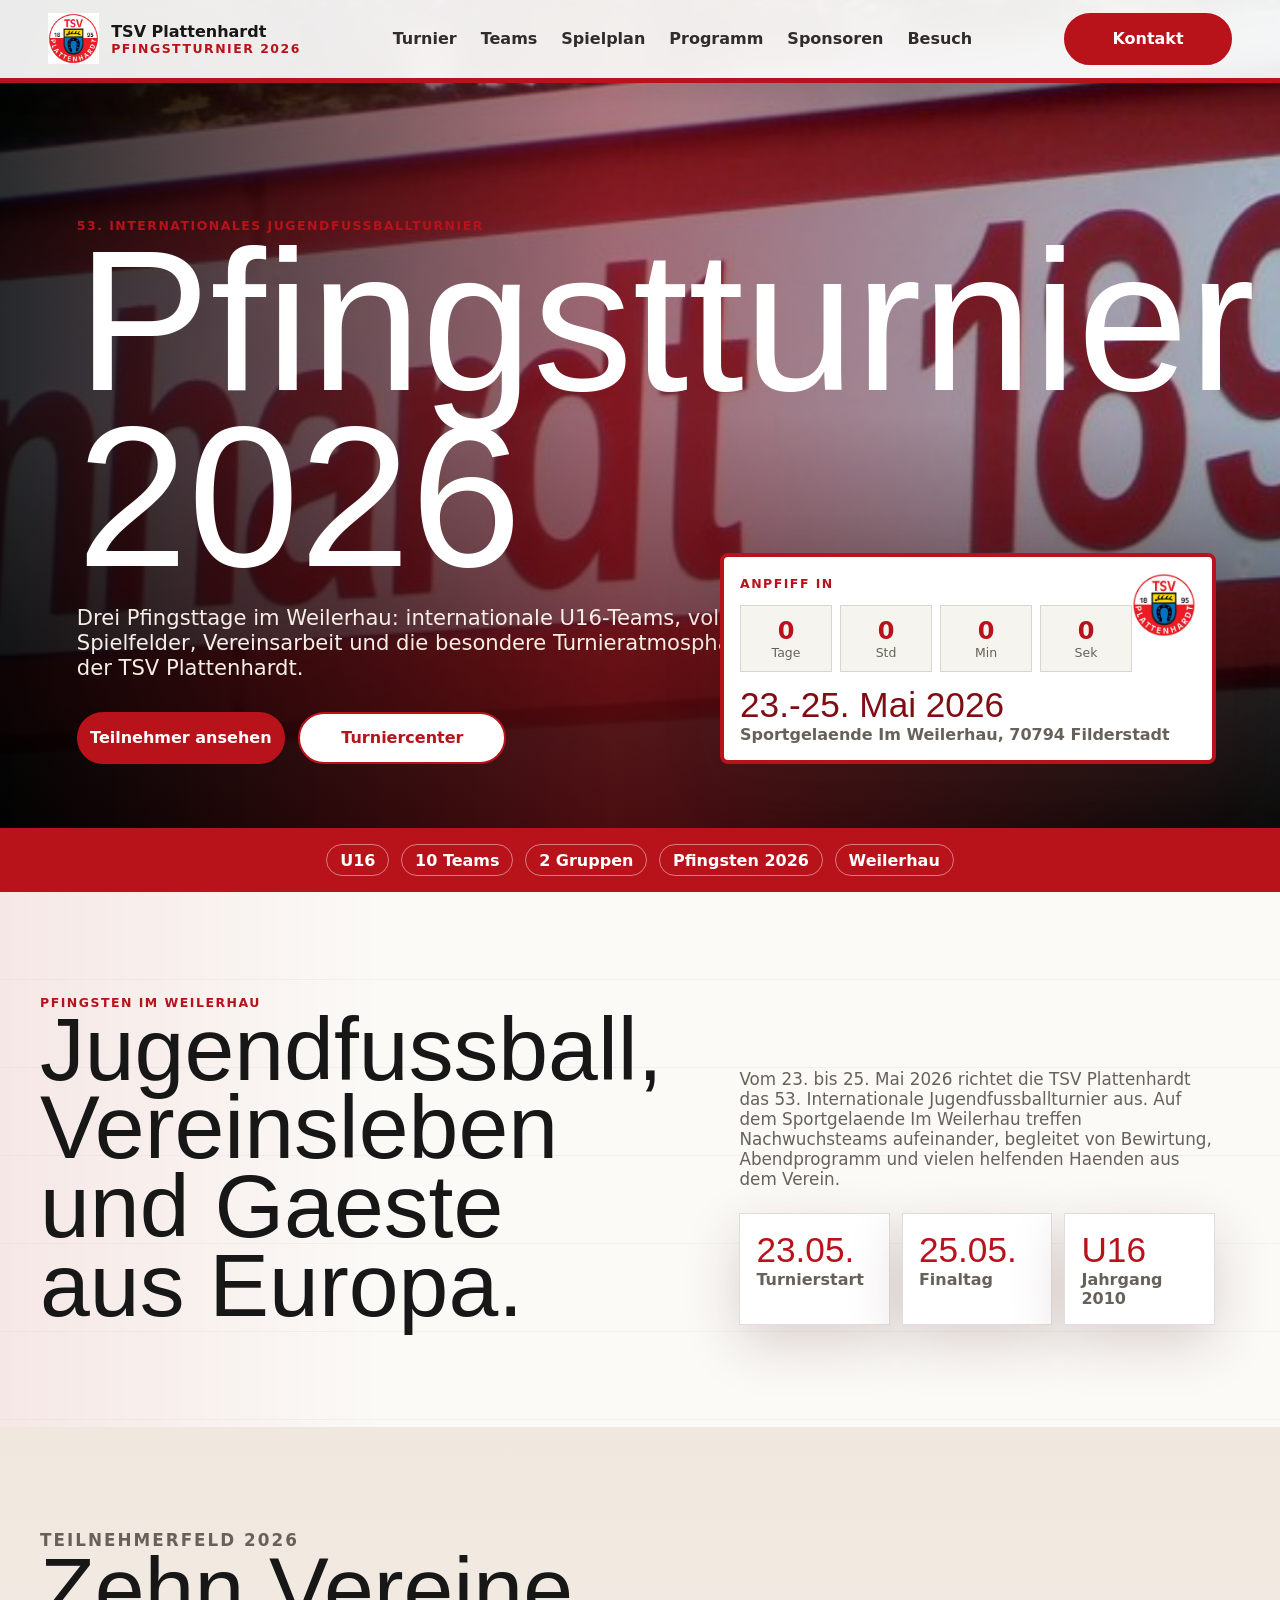
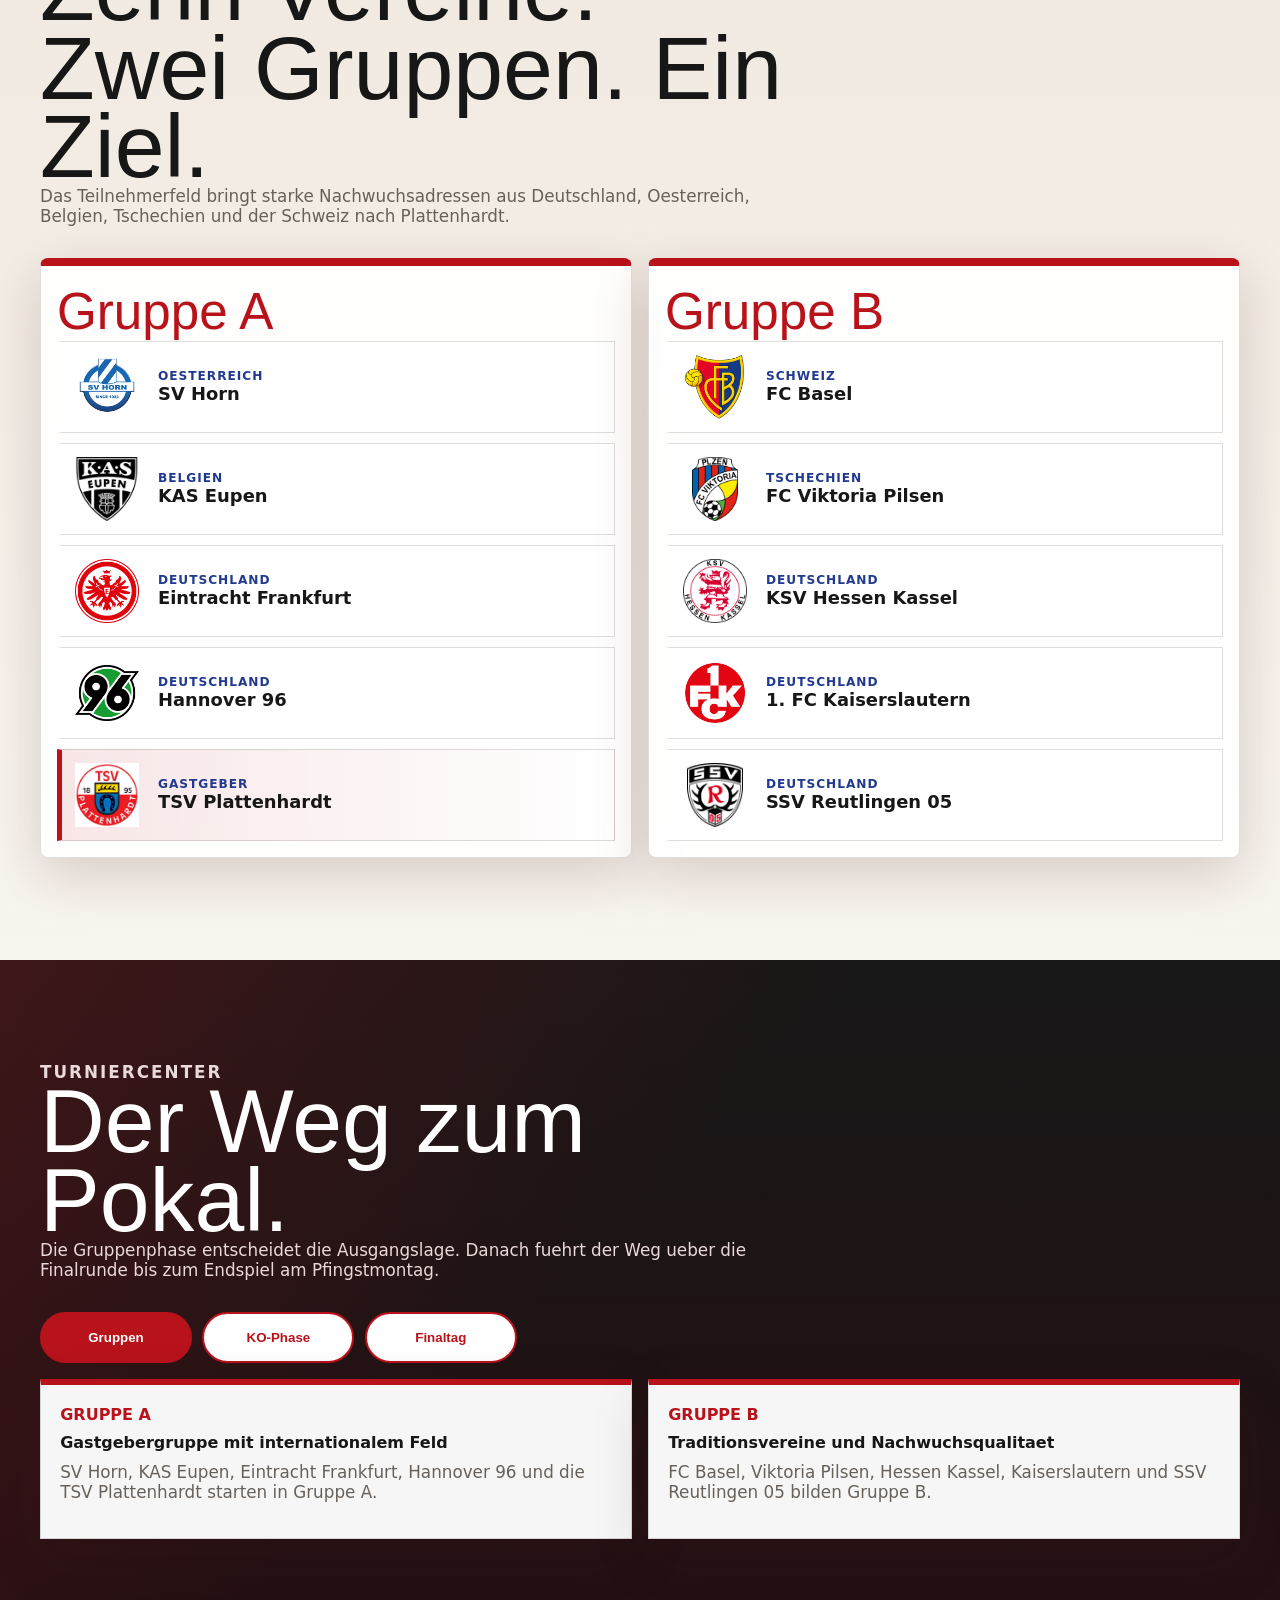
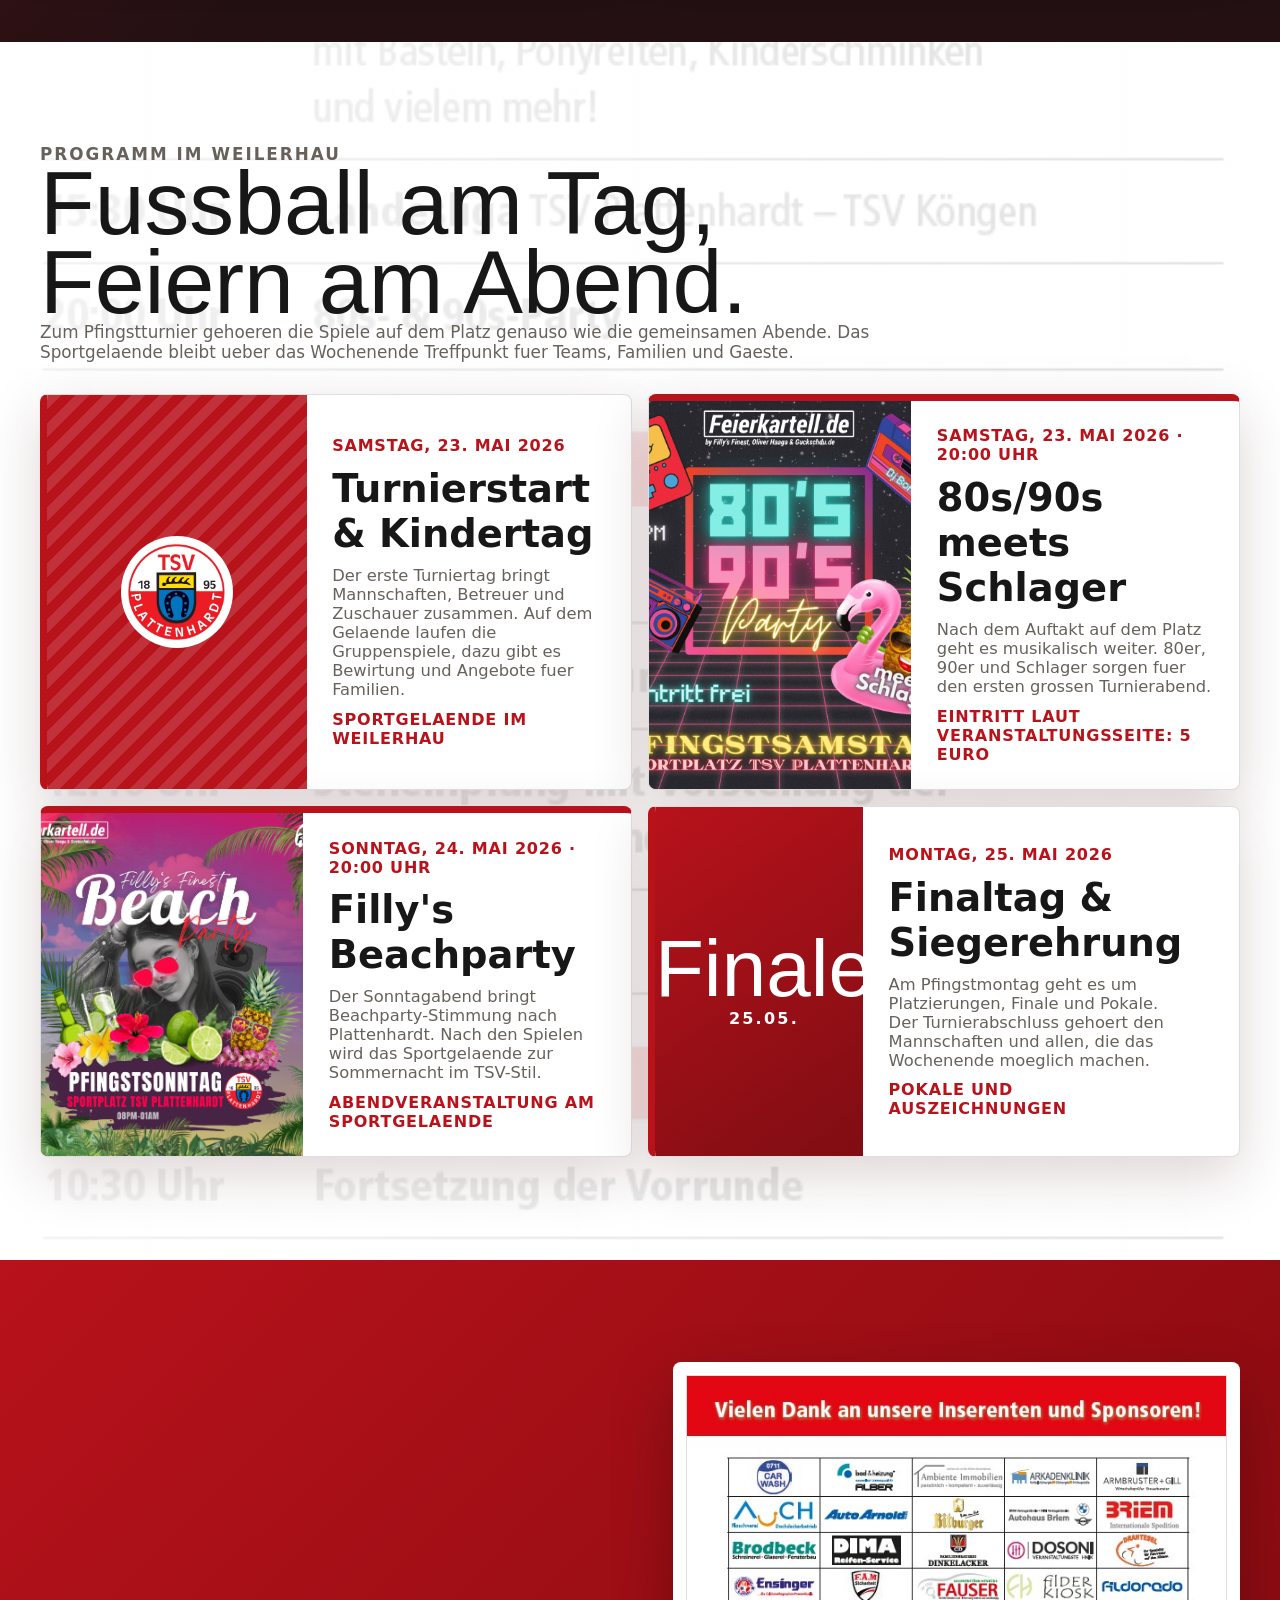
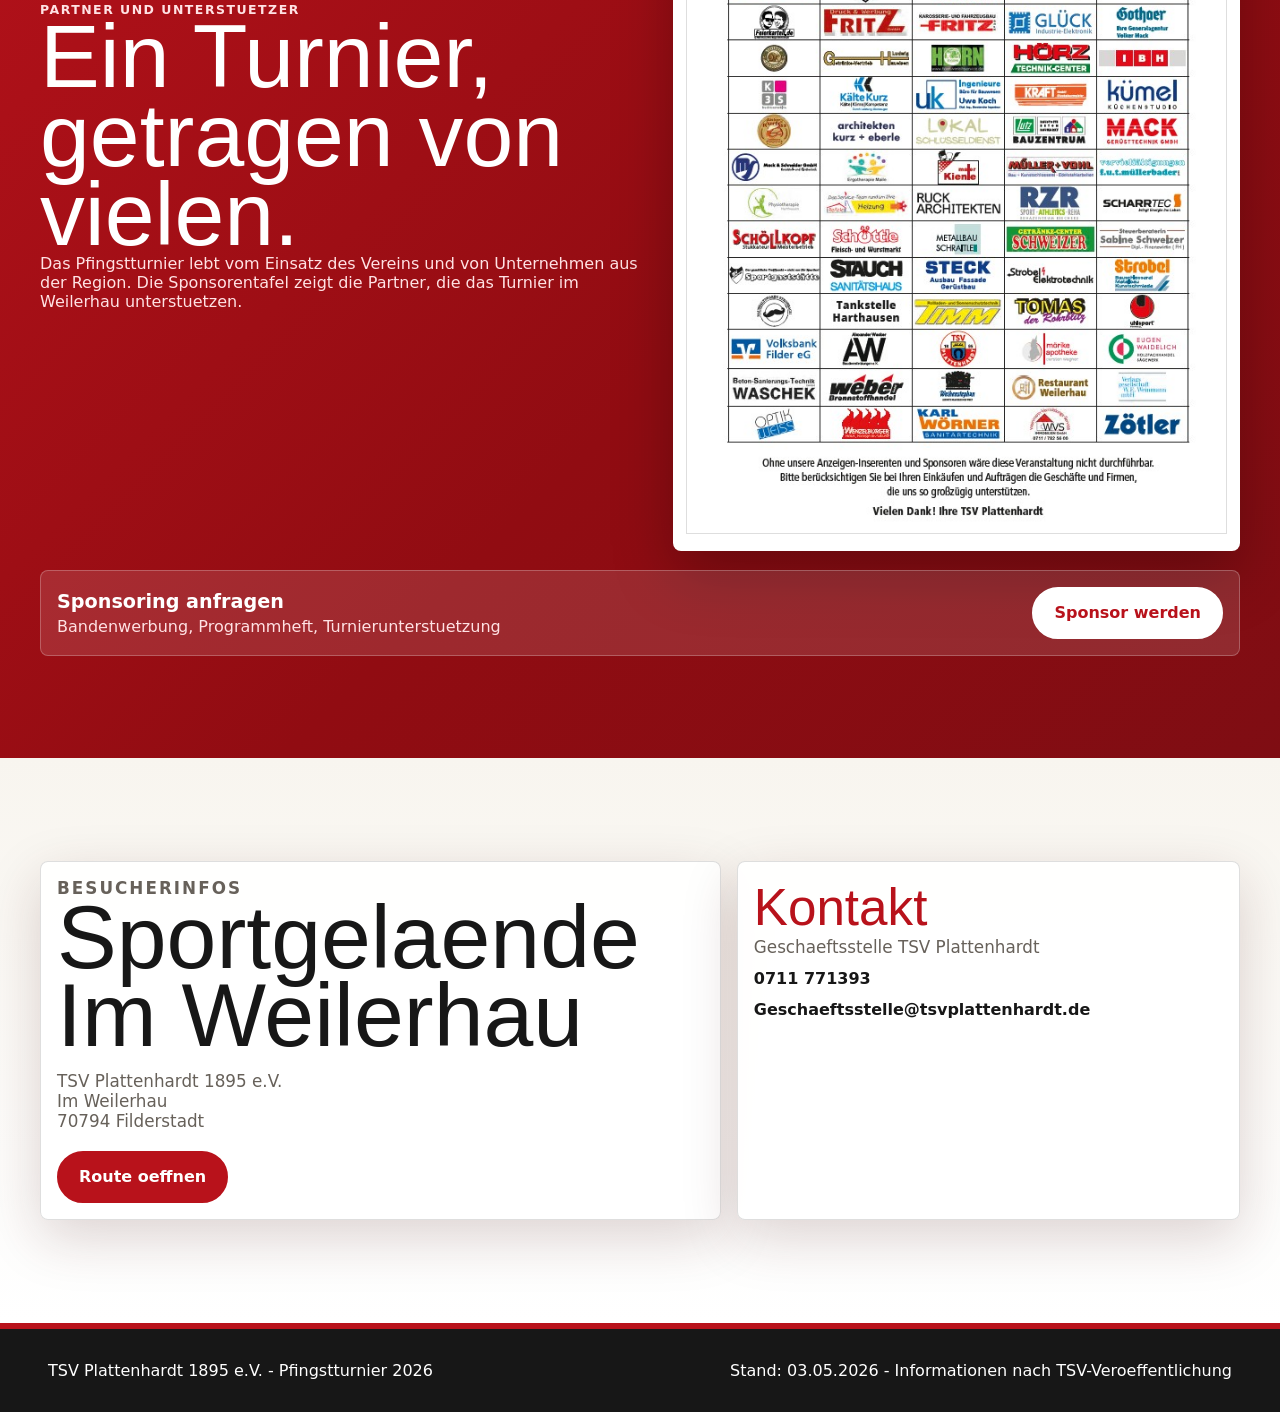
==== index.html @ b7f15156 "Deploy TSV Pfingstturnier website" ====
<!doctype html>
<html lang="de">
  <head>
    <meta charset="utf-8">
    <meta name="viewport" content="width=device-width, initial-scale=1">
    <meta name="description" content="Offizielle Turnierseite fuer das Pfingstturnier 2026 der TSV Plattenhardt mit Teams, Gruppen, Programm und Besucherinfos.">
    <meta name="robots" content="noindex,nofollow">
    <meta name="referrer" content="strict-origin-when-cross-origin">
    <meta http-equiv="Content-Security-Policy" content="default-src 'self'; img-src 'self' data:; script-src 'self'; style-src 'self' https://fonts.googleapis.com; font-src https://fonts.gstatic.com; object-src 'none'; base-uri 'none'; form-action 'self'">
    <meta name="theme-color" content="#b8121b">
    <title>Pfingstturnier 2026 | TSV Plattenhardt</title>
    <link rel="icon" href="assets/logos/tsv-plattenhardt.jpg">
    <link rel="preconnect" href="https://fonts.googleapis.com">
    <link rel="preconnect" href="https://fonts.gstatic.com" crossorigin>
    <link href="https://fonts.googleapis.com/css2?family=Bebas+Neue&family=Inter:wght@400;500;700;800;900&display=swap" rel="stylesheet">
    <link rel="stylesheet" href="styles.css">
  </head>
  <body>
    <!-- Kopfbereich: kurz, vereinsnah und auf schnelle Navigation am Turnierwochenende ausgelegt. -->
    <header class="site-header" aria-label="Hauptnavigation">
      <a class="brand" href="#top" aria-label="Startseite Pfingstturnier">
        <img src="assets/logos/tsv-plattenhardt.jpg" alt="TSV Plattenhardt Logo">
        <span>
          <strong>TSV Plattenhardt</strong>
          <small>Pfingstturnier 2026</small>
        </span>
      </a>
      <nav>
        <a href="#turnier">Turnier</a>
        <a href="#teams">Teams</a>
        <a href="#spielplan">Spielplan</a>
        <a href="#programm">Programm</a>
        <a href="#sponsoren">Sponsoren</a>
        <a href="#besuch">Besuch</a>
      </nav>
      <button class="menu-toggle" type="button" aria-expanded="false" aria-controls="mobile-menu" aria-label="Menue oeffnen">
        <span></span>
        <span></span>
        <span></span>
      </button>
      <a class="header-cta" href="mailto:Geschaeftsstelle@tsvplattenhardt.de">Kontakt</a>
      <div class="mobile-menu" id="mobile-menu" hidden>
        <a href="#turnier">Turnier</a>
        <a href="#teams">Teams</a>
        <a href="#spielplan">Spielplan</a>
        <a href="#programm">Programm</a>
        <a href="#sponsoren">Sponsoren</a>
        <a href="#besuch">Besuch</a>
        <a href="mailto:Geschaeftsstelle@tsvplattenhardt.de">Kontakt</a>
      </div>
    </header>

    <main id="top">
      <!-- Hero mit TSV-Bildsprache: Der Platz im Weilerhau soll sofort als Ort des Turniers erkennbar sein. -->
      <section class="hero" aria-labelledby="hero-title">
        <div class="hero-media" role="img" aria-label="TSV Plattenhardt Sportgelaende Weilerhau"></div>
        <div class="hero-shade"></div>
        <div class="hero-content">
          <p class="eyebrow">53. Internationales Jugendfussballturnier</p>
          <h1 id="hero-title">Pfingstturnier 2026</h1>
          <p class="hero-copy">
            Drei Pfingsttage im Weilerhau: internationale U16-Teams, volle Spielfelder,
            Vereinsarbeit und die besondere Turnieratmosphaere der TSV Plattenhardt.
          </p>
          <div class="hero-actions">
            <a class="btn primary" href="#teams">Teilnehmer ansehen</a>
            <a class="btn secondary" href="#spielplan">Turniercenter</a>
          </div>
        </div>
        <aside class="hero-card" aria-label="Turnierdaten">
          <img src="assets/logos/tsv-plattenhardt.jpg" alt="">
          <span class="countdown-kicker">Anpfiff in</span>
          <div class="count-grid" data-countdown="2026-05-23T11:00:00+02:00">
            <span><b data-days>0</b>Tage</span>
            <span><b data-hours>0</b>Std</span>
            <span><b data-minutes>0</b>Min</span>
            <span><b data-seconds>0</b>Sek</span>
          </div>
          <strong>23.-25. Mai 2026</strong>
          <p>Sportgelaende Im Weilerhau, 70794 Filderstadt</p>
        </aside>
      </section>

      <section class="ticker" aria-label="Aktuelle Turnierhinweise">
        <span>U16</span>
        <span>10 Teams</span>
        <span>2 Gruppen</span>
        <span>Pfingsten 2026</span>
        <span>Weilerhau</span>
      </section>

      <!-- Turnierprofil: hier geht es um den Charakter des Pfingstwochenendes, nicht nur um Fakten. -->
      <section class="section intro" id="turnier">
        <div>
          <p class="eyebrow">Pfingsten im Weilerhau</p>
          <h2>Jugendfussball, Vereinsleben und Gaeste aus Europa.</h2>
        </div>
        <div class="intro-copy">
          <p>
            Vom 23. bis 25. Mai 2026 richtet die TSV Plattenhardt das 53. Internationale
            Jugendfussballturnier aus. Auf dem Sportgelaende Im Weilerhau treffen Nachwuchsteams
            aufeinander, begleitet von Bewirtung, Abendprogramm und vielen helfenden Haenden aus dem Verein.
          </p>
          <div class="fact-row">
            <article><b>23.05.</b><span>Turnierstart</span></article>
            <article><b>25.05.</b><span>Finaltag</span></article>
            <article><b>U16</b><span>Jahrgang 2010</span></article>
          </div>
        </div>
      </section>

      <!-- Teilnehmerfeld: bewusst hell und geordnet, damit Logos und Gruppen schnell erfassbar sind. -->
      <section class="section teams-section" id="teams">
        <div class="section-heading">
          <p class="eyebrow">Teilnehmerfeld 2026</p>
          <h2>Zehn Vereine. Zwei Gruppen. Ein Ziel.</h2>
          <p>Das Teilnehmerfeld bringt starke Nachwuchsadressen aus Deutschland, Oesterreich, Belgien, Tschechien und der Schweiz nach Plattenhardt.</p>
        </div>

        <div class="groups">
          <section class="group-card" aria-labelledby="group-a">
            <h3 id="group-a">Gruppe A</h3>
            <div class="team-grid">
              <article class="team-card host">
                <img src="assets/logos/sv-horn.png" alt="SV Horn Logo">
                <span>Oesterreich</span>
                <h4>SV Horn</h4>
              </article>
              <article class="team-card">
                <img src="assets/logos/kas-eupen.png" alt="KAS Eupen Logo">
                <span>Belgien</span>
                <h4>KAS Eupen</h4>
              </article>
              <article class="team-card">
                <img src="assets/logos/eintracht-frankfurt.png" alt="Eintracht Frankfurt Logo">
                <span>Deutschland</span>
                <h4>Eintracht Frankfurt</h4>
              </article>
              <article class="team-card">
                <img src="assets/logos/hannover-96.png" alt="Hannover 96 Logo">
                <span>Deutschland</span>
                <h4>Hannover 96</h4>
              </article>
              <article class="team-card home-team">
                <img src="assets/logos/tsv-plattenhardt.jpg" alt="TSV Plattenhardt Logo">
                <span>Gastgeber</span>
                <h4>TSV Plattenhardt</h4>
              </article>
            </div>
          </section>

          <section class="group-card" aria-labelledby="group-b">
            <h3 id="group-b">Gruppe B</h3>
            <div class="team-grid">
              <article class="team-card">
                <img src="assets/logos/fc-basel.png" alt="FC Basel Logo">
                <span>Schweiz</span>
                <h4>FC Basel</h4>
              </article>
              <article class="team-card">
                <img src="assets/logos/viktoria-pilsen.png" alt="FC Viktoria Pilsen Logo">
                <span>Tschechien</span>
                <h4>FC Viktoria Pilsen</h4>
              </article>
              <article class="team-card">
                <img src="assets/logos/hessen-kassel.png" alt="KSV Hessen Kassel Logo">
                <span>Deutschland</span>
                <h4>KSV Hessen Kassel</h4>
              </article>
              <article class="team-card">
                <img src="assets/logos/kaiserslautern.png" alt="1. FC Kaiserslautern Logo">
                <span>Deutschland</span>
                <h4>1. FC Kaiserslautern</h4>
              </article>
              <article class="team-card">
                <img src="assets/logos/ssv-reutlingen.png" alt="SSV Reutlingen 05 Logo">
                <span>Deutschland</span>
                <h4>SSV Reutlingen 05</h4>
              </article>
            </div>
          </section>
        </div>
      </section>

      <!-- Turniercenter: Matchboard statt Textliste, damit der sportliche Verlauf sofort sichtbar wird. -->
      <section class="section tournament-center" id="spielplan">
        <div class="section-heading">
          <p class="eyebrow">Turniercenter</p>
          <h2>Der Weg zum Pokal.</h2>
          <p>Die Gruppenphase entscheidet die Ausgangslage. Danach fuehrt der Weg ueber die Finalrunde bis zum Endspiel am Pfingstmontag.</p>
        </div>
        <div class="matchday-switch" role="tablist" aria-label="Turnierbereich auswaehlen">
          <button class="tab active" type="button" data-day="day-1">Gruppen</button>
          <button class="tab" type="button" data-day="day-2">KO-Phase</button>
          <button class="tab" type="button" data-day="day-3">Finaltag</button>
        </div>

        <div class="fixtures active" id="day-1">
          <div class="group-stage">
            <article>
              <span>Gruppe A</span>
              <b>Gastgebergruppe mit internationalem Feld</b>
              <p>SV Horn, KAS Eupen, Eintracht Frankfurt, Hannover 96 und die TSV Plattenhardt starten in Gruppe A.</p>
            </article>
            <article>
              <span>Gruppe B</span>
              <b>Traditionsvereine und Nachwuchsqualitaet</b>
              <p>FC Basel, Viktoria Pilsen, Hessen Kassel, Kaiserslautern und SSV Reutlingen 05 bilden Gruppe B.</p>
            </article>
          </div>
        </div>

        <div class="fixtures" id="day-2">
          <div class="bracket" aria-label="Turnierbaum KO-Phase">
            <section class="bracket-round">
              <h3>Viertelfinale</h3>
              <article class="match-card">
                <span>VF 1</span>
                <div class="match-team"><b>1. Gruppe A</b><em>Quali</em></div>
                <div class="match-team"><b>4. Gruppe B</b><em>Quali</em></div>
              </article>
              <article class="match-card">
                <span>VF 2</span>
                <div class="match-team"><b>2. Gruppe B</b><em>Quali</em></div>
                <div class="match-team"><b>3. Gruppe A</b><em>Quali</em></div>
              </article>
              <article class="match-card">
                <span>VF 3</span>
                <div class="match-team"><b>1. Gruppe B</b><em>Quali</em></div>
                <div class="match-team"><b>4. Gruppe A</b><em>Quali</em></div>
              </article>
              <article class="match-card">
                <span>VF 4</span>
                <div class="match-team"><b>2. Gruppe A</b><em>Quali</em></div>
                <div class="match-team"><b>3. Gruppe B</b><em>Quali</em></div>
              </article>
            </section>

            <section class="bracket-round semi">
              <h3>Halbfinale</h3>
              <article class="match-card connector">
                <span>HF 1</span>
                <div class="match-team"><b>Sieger VF 1</b><em>-</em></div>
                <div class="match-team"><b>Sieger VF 2</b><em>-</em></div>
              </article>
              <article class="match-card connector">
                <span>HF 2</span>
                <div class="match-team"><b>Sieger VF 3</b><em>-</em></div>
                <div class="match-team"><b>Sieger VF 4</b><em>-</em></div>
              </article>
            </section>

            <section class="bracket-round final-round">
              <h3>Finale</h3>
              <article class="match-card final-card connector">
                <span>Endspiel</span>
                <div class="match-team"><b>Sieger HF 1</b><em>-</em></div>
                <div class="match-team"><b>Sieger HF 2</b><em>-</em></div>
              </article>
              <div class="winner-card">
                <img src="assets/logos/tsv-plattenhardt.jpg" alt="">
                <b>Turniersieger 2026</b>
                <span>Pokaluebergabe am Pfingstmontag</span>
              </div>
            </section>
          </div>
        </div>

        <div class="fixtures" id="day-3">
          <div class="final-day">
            <article><span>Platzierung</span><b>Jedes Team spielt seinen Abschluss</b><p>Auch die Platzierungsspiele gehoeren zum Turnier: fair, sportlich und mit voller Wertung bis zum letzten Spiel.</p></article>
            <article><span>Endspiel</span><b>Der Hoehepunkt am Pfingstmontag</b><p>Im Finale entscheidet sich, wer den Pokal des 53. Internationalen Jugendfussballturniers gewinnt.</p></article>
            <article><span>Ehrung</span><b>Applaus fuer Teams und Einzelleistungen</b><p>Nach dem Finale folgen Pokaluebergabe, Fairplay-Moment und Auszeichnungen fuer besondere Leistungen.</p></article>
          </div>
        </div>
      </section>

      <!-- Events: die Abendveranstaltungen bekommen eine eigene Buehne, weil sie zum Pfingstturnier gehoeren. -->
      <section class="section events-section" id="programm">
        <div class="section-heading">
          <p class="eyebrow">Programm im Weilerhau</p>
          <h2>Fussball am Tag, Feiern am Abend.</h2>
          <p>Zum Pfingstturnier gehoeren die Spiele auf dem Platz genauso wie die gemeinsamen Abende. Das Sportgelaende bleibt ueber das Wochenende Treffpunkt fuer Teams, Familien und Gaeste.</p>
        </div>
        <div class="event-grid">
          <article class="event-card match-event">
            <div class="event-media logo-pattern">
              <img src="assets/logos/tsv-plattenhardt.jpg" alt="TSV Plattenhardt Logo">
            </div>
            <div class="event-body">
              <time>Samstag, 23. Mai 2026</time>
              <h3>Turnierstart & Kindertag</h3>
              <p>Der erste Turniertag bringt Mannschaften, Betreuer und Zuschauer zusammen. Auf dem Gelaende laufen die Gruppenspiele, dazu gibt es Bewirtung und Angebote fuer Familien.</p>
              <span>Sportgelaende Im Weilerhau</span>
            </div>
          </article>

          <article class="event-card party-event">
            <div class="event-media">
              <img src="assets/events/80s-90s-schlager.png" alt="80s 90s meets Schlager Party">
            </div>
            <div class="event-body">
              <time>Samstag, 23. Mai 2026 · 20:00 Uhr</time>
              <h3>80s/90s meets Schlager</h3>
              <p>Nach dem Auftakt auf dem Platz geht es musikalisch weiter. 80er, 90er und Schlager sorgen fuer den ersten grossen Turnierabend.</p>
              <span>Eintritt laut Veranstaltungsseite: 5 Euro</span>
            </div>
          </article>

          <article class="event-card party-event">
            <div class="event-media">
              <img src="assets/events/fillys-beachparty.png" alt="Filly's Beachparty">
            </div>
            <div class="event-body">
              <time>Sonntag, 24. Mai 2026 · 20:00 Uhr</time>
              <h3>Filly's Beachparty</h3>
              <p>Der Sonntagabend bringt Beachparty-Stimmung nach Plattenhardt. Nach den Spielen wird das Sportgelaende zur Sommernacht im TSV-Stil.</p>
              <span>Abendveranstaltung am Sportgelaende</span>
            </div>
          </article>

          <article class="event-card final-event">
            <div class="event-media final-visual">
              <strong>Finale</strong>
              <span>25.05.</span>
            </div>
            <div class="event-body">
              <time>Montag, 25. Mai 2026</time>
              <h3>Finaltag & Siegerehrung</h3>
              <p>Am Pfingstmontag geht es um Platzierungen, Finale und Pokale. Der Turnierabschluss gehoert den Mannschaften und allen, die das Wochenende moeglich machen.</p>
              <span>Pokale und Auszeichnungen</span>
            </div>
          </article>
        </div>
      </section>

      <!-- Sponsoren: die offizielle TSV-Sponsorentafel bleibt als Original erhalten. -->
      <section class="section sponsors-section" id="sponsoren">
        <div class="sponsor-copy">
          <p class="eyebrow">Partner und Unterstuetzer</p>
          <h2>Ein Turnier, getragen von vielen.</h2>
          <p>
            Das Pfingstturnier lebt vom Einsatz des Vereins und von Unternehmen aus der Region.
            Die Sponsorentafel zeigt die Partner, die das Turnier im Weilerhau unterstuetzen.
          </p>
        </div>
        <div class="sponsor-wall">
          <img src="assets/site/sponsoren.jpg" alt="Sponsorentafel des TSV Plattenhardt Pfingstturniers">
        </div>
        <div class="sponsor-actions">
          <article>
            <b>Sponsoring anfragen</b>
            <span>Bandenwerbung, Programmheft, Turnierunterstuetzung</span>
          </article>
          <a class="btn secondary" href="mailto:Geschaeftsstelle@tsvplattenhardt.de?subject=Sponsoring%20Pfingstturnier%202026">Sponsor werden</a>
        </div>
      </section>

      <!-- Besucherinfos: reduziert auf das, was Besucherinnen und Besucher am Turniertag brauchen. -->
      <section class="section visit" id="besuch">
        <div class="visit-card">
          <p class="eyebrow">Besucherinfos</p>
          <h2>Sportgelaende Im Weilerhau</h2>
          <p>TSV Plattenhardt 1895 e.V.<br>Im Weilerhau<br>70794 Filderstadt</p>
          <a class="btn primary" href="https://www.google.com/maps/search/?api=1&query=Im+Weilerhau+70794+Filderstadt" target="_blank" rel="noreferrer">Route oeffnen</a>
        </div>
        <div class="contact-card">
          <h3>Kontakt</h3>
          <p>Geschaeftsstelle TSV Plattenhardt</p>
          <a href="tel:+49711771393">0711 771393</a>
          <a href="mailto:Geschaeftsstelle@tsvplattenhardt.de">Geschaeftsstelle@tsvplattenhardt.de</a>
        </div>
      </section>
    </main>

    <footer>
      <p>TSV Plattenhardt 1895 e.V. - Pfingstturnier 2026</p>
      <p>Stand: 03.05.2026 - Informationen nach TSV-Veroeffentlichung</p>
    </footer>

    <button class="scroll-top" type="button" aria-label="Nach oben scrollen" hidden>
      <span aria-hidden="true">↑</span>
    </button>

    <script src="script.js"></script>
  </body>
</html>
---- styles.css ----
:root {
  /* TSV-Basisfarben: Rot traegt die Seite, Blau bleibt als kleiner Vereinsakzent erhalten. */
  color-scheme: light;
  --tsv-red: #b8121b;
  --tsv-red-dark: #7f0d13;
  --tsv-blue: #213a8f;
  --paper: #f6f4ef;
  --white: #ffffff;
  --ink: #171717;
  --muted: #67615a;
  --line: rgba(23, 23, 23, 0.14);
  --shadow: 0 18px 55px rgba(72, 20, 20, 0.18);
  --radius: 8px;
}

* {
  box-sizing: border-box;
}

html {
  scroll-behavior: smooth;
}

body {
  margin: 0;
  background: #f3efe8;
  color: var(--ink);
  font-family: Inter, system-ui, sans-serif;
}

body::before {
  display: none;
}

a {
  color: inherit;
  text-decoration: none;
}

img {
  max-width: 100%;
}

img,
.btn,
.tab,
.team-card,
.match-card,
.hero-card {
  -webkit-user-drag: none;
  user-select: none;
}

.site-header {
  position: fixed;
  inset: 0 0 auto;
  z-index: 40;
  display: flex;
  align-items: center;
  justify-content: space-between;
  gap: 1rem;
  padding: 0.8rem clamp(1rem, 4vw, 3rem);
  background: rgba(255, 255, 255, 0.92);
  border-bottom: 5px solid var(--tsv-red);
  box-shadow: 0 8px 28px rgba(30, 15, 15, 0.1);
  backdrop-filter: blur(16px);
}

.menu-toggle {
  display: none;
  width: 3.25rem;
  height: 3.25rem;
  align-items: center;
  justify-content: center;
  gap: 0.28rem;
  flex-direction: column;
  border: 2px solid var(--tsv-red);
  border-radius: 999px;
  background: var(--white);
}

.menu-toggle span {
  display: block;
  width: 1.25rem;
  height: 2px;
  background: var(--tsv-red);
  border-radius: 999px;
  transition: transform 0.2s ease, opacity 0.2s ease;
}

.menu-toggle[aria-expanded="true"] span:nth-child(1) {
  transform: translateY(6px) rotate(45deg);
}

.menu-toggle[aria-expanded="true"] span:nth-child(2) {
  opacity: 0;
}

.menu-toggle[aria-expanded="true"] span:nth-child(3) {
  transform: translateY(-6px) rotate(-45deg);
}

.mobile-menu {
  position: absolute;
  top: calc(100% + 0.6rem);
  right: clamp(1rem, 4vw, 3rem);
  display: grid;
  min-width: min(20rem, calc(100vw - 2rem));
  padding: 0.6rem;
  background: var(--white);
  border: 1px solid var(--line);
  border-top: 5px solid var(--tsv-red);
  border-radius: var(--radius);
  box-shadow: var(--shadow);
}

.mobile-menu[hidden] {
  display: none;
}

.mobile-menu a {
  padding: 0.9rem 1rem;
  color: var(--ink);
  font-weight: 900;
  border-bottom: 1px solid var(--line);
}

.mobile-menu a:last-child {
  color: var(--tsv-red);
  border-bottom: 0;
}

/* Navigation und CTAs haben bewusst feste Mindestmasse, damit nichts springt. */
.brand,
.hero-actions,
nav,
.count-grid,
.tabs,
.ticker,
.visit {
  display: flex;
  align-items: center;
}

.brand {
  gap: 0.75rem;
  min-width: 15rem;
}

.brand img {
  width: 3.2rem;
  height: 3.2rem;
  object-fit: contain;
}

.brand strong,
.brand small {
  display: block;
}

.brand strong {
  font-weight: 900;
}

.brand small,
.eyebrow,
.countdown-kicker {
  color: var(--tsv-red);
  text-transform: uppercase;
  font-size: 0.78rem;
  font-weight: 900;
  letter-spacing: 0.12em;
}

nav {
  gap: clamp(0.5rem, 2vw, 1.5rem);
  color: #312b2b;
  font-weight: 800;
}

nav a:hover,
.contact-card a:hover {
  color: var(--tsv-red);
}

.header-cta,
.btn {
  min-width: 10.5rem;
  min-height: 3.25rem;
  display: inline-flex;
  align-items: center;
  justify-content: center;
  border-radius: 999px;
  padding: 0.75rem 1.25rem;
  font-weight: 900;
  border: 2px solid var(--tsv-red);
  line-height: 1;
  text-align: center;
  white-space: nowrap;
}

.header-cta,
.btn.primary {
  background: var(--tsv-red);
  color: var(--white);
}

.btn.secondary {
  background: var(--white);
  color: var(--tsv-red);
}

.hero {
  min-height: 92vh;
  position: relative;
  display: grid;
  align-items: end;
  padding: 9rem clamp(1rem, 6vw, 5rem) 4rem;
  overflow: hidden;
  background: var(--ink);
}

/* Das Foto bleibt als atmosphaerischer Hintergrund, die rote Schicht bindet es an den TSV-Look. */
.hero-media,
.hero-shade {
  position: absolute;
  inset: 0;
}

.hero-media {
  background-image: url("assets/weilerhau-tor.jpg");
  background-size: cover;
  background-position: center;
  filter: saturate(0.9) contrast(1.05);
  transform: scale(1.02);
}

.hero-shade {
  background:
    linear-gradient(90deg, rgba(0, 0, 0, 0.82), rgba(126, 13, 19, 0.54) 48%, rgba(0, 0, 0, 0.18)),
    linear-gradient(0deg, rgba(0, 0, 0, 0.86), transparent 50%);
}

.hero-content {
  position: relative;
  max-width: 62rem;
  color: var(--white);
}

h1,
h2 {
  margin: 0;
  font-family: "Bebas Neue", Impact, sans-serif;
  font-weight: 400;
  letter-spacing: 0;
  line-height: 0.88;
}

h1 {
  max-width: 58rem;
  font-size: clamp(5.2rem, 16vw, 12.5rem);
}

h2 {
  font-size: clamp(3.1rem, 7vw, 6.6rem);
}

h3,
h4,
p {
  margin: 0;
}

.hero-copy {
  max-width: 45rem;
  margin-top: 1.25rem;
  color: #f7eee6;
  font-size: clamp(1.05rem, 2vw, 1.32rem);
}

.hero-actions {
  flex-wrap: wrap;
  gap: 0.85rem;
  margin-top: 2rem;
}

.hero-actions .btn {
  width: 13rem;
}

.hero-card {
  position: absolute;
  right: clamp(1rem, 5vw, 4rem);
  bottom: clamp(1rem, 5vw, 4rem);
  width: min(31rem, calc(100% - 2rem));
  padding: 1rem;
  background: var(--white);
  border: 4px solid var(--tsv-red);
  border-radius: var(--radius);
  box-shadow: var(--shadow);
}

.hero-card > img {
  width: 4rem;
  height: 4rem;
  object-fit: contain;
  float: right;
}

.hero-card strong {
  display: block;
  margin-top: 0.8rem;
  color: var(--tsv-red-dark);
  font-family: "Bebas Neue", sans-serif;
  font-size: 2.2rem;
  font-weight: 400;
}

.hero-card p {
  color: var(--muted);
  font-weight: 700;
}

.count-grid {
  gap: 0.5rem;
  margin-top: 0.8rem;
}

.count-grid span {
  flex: 1;
  padding: 0.7rem 0.5rem;
  background: var(--paper);
  border: 1px solid var(--line);
  text-align: center;
  color: var(--muted);
  font-size: 0.78rem;
}

.count-grid b {
  display: block;
  color: var(--tsv-red);
  font-size: 1.5rem;
}

.ticker {
  position: relative;
  z-index: 1;
  justify-content: center;
  flex-wrap: wrap;
  gap: 0.75rem;
  padding: 1rem;
  background: var(--tsv-red);
  color: var(--white);
}

.ticker span {
  padding: 0.35rem 0.8rem;
  border: 1px solid rgba(255, 255, 255, 0.45);
  border-radius: 999px;
  font-weight: 900;
}

.section {
  width: min(1200px, calc(100% - 2rem));
  margin: 0 auto;
  padding: clamp(4rem, 8vw, 7rem) 0;
}

.intro,
.teams-section,
.tournament-center,
.events-section,
.sponsors-section,
.visit {
  position: relative;
  isolation: isolate;
}

.intro::before,
.teams-section::before,
.tournament-center::before,
.events-section::before,
.sponsors-section::before,
.visit::before {
  content: "";
  position: absolute;
  inset: 0 50%;
  z-index: -1;
  width: 100vw;
  margin-left: -50vw;
}

.intro {
  display: grid;
  grid-template-columns: 1.05fr 0.95fr;
  gap: clamp(2rem, 6vw, 5rem);
  align-items: end;
}

.intro::before {
  background:
    linear-gradient(90deg, rgba(184, 18, 27, 0.08), transparent 30%),
    linear-gradient(0deg, rgba(23, 23, 23, 0.04) 1px, transparent 1px) 0 0 / 100% 5.5rem,
    #fbfaf7;
}

.intro-copy p,
.section-heading p,
.program-list p,
.fixtures p,
.visit-card p,
.contact-card p {
  color: var(--muted);
  font-size: 1.05rem;
}

.fact-row {
  display: grid;
  grid-template-columns: repeat(3, 1fr);
  gap: 0.75rem;
  margin-top: 1.5rem;
}

.fact-row article {
  padding: 1rem;
  background: var(--white);
  border: 1px solid var(--line);
  box-shadow: var(--shadow);
}

.fact-row b {
  display: block;
  color: var(--tsv-red);
  font-family: "Bebas Neue", sans-serif;
  font-size: 2.2rem;
  font-weight: 400;
}

.fact-row span {
  color: var(--muted);
  font-weight: 800;
}

.section-heading {
  max-width: 48rem;
  margin-bottom: 2rem;
}

.teams-section::before {
  background:
    linear-gradient(180deg, #f0e8df, #f8f5ef);
}

.groups {
  display: grid;
  grid-template-columns: repeat(2, minmax(0, 1fr));
  gap: 1rem;
}

.group-card,
.program-list article,
.visit-card,
.contact-card {
  background: rgba(255, 255, 255, 0.92);
  border: 1px solid var(--line);
  border-radius: var(--radius);
  box-shadow: var(--shadow);
}

.group-card {
  padding: 1rem;
  border-top: 8px solid var(--tsv-red);
}

.group-card h3,
.contact-card h3 {
  font-family: "Bebas Neue", sans-serif;
  font-size: 3.2rem;
  font-weight: 400;
  color: var(--tsv-red);
}

.team-grid {
  display: grid;
  gap: 0.65rem;
}

.team-card {
  display: grid;
  grid-template-columns: 4.2rem 1fr;
  column-gap: 1rem;
  align-items: center;
  min-height: 5.5rem;
  padding: 0.8rem;
  background: var(--white);
  border: 1px solid var(--line);
  border-left: 5px solid transparent;
}

.team-card.home-team {
  border-left-color: var(--tsv-red);
  background: linear-gradient(90deg, rgba(184, 18, 27, 0.1), var(--white));
}

.team-card img {
  grid-row: span 2;
  width: 4rem;
  height: 4rem;
  object-fit: contain;
}

.team-card span {
  align-self: end;
  color: var(--tsv-blue);
  font-size: 0.76rem;
  font-weight: 900;
  letter-spacing: 0.08em;
  text-transform: uppercase;
}

.team-card h4 {
  align-self: start;
  font-size: 1.12rem;
}

/* Der Turnierbaum ist das Herzstueck: erst Gruppen, dann KO-Spiele, dann Pokal. */
.tournament-center::before {
  background:
    linear-gradient(135deg, rgba(184, 18, 27, 0.24), transparent 45%),
    linear-gradient(180deg, #171717, #241013);
}

.tournament-center .section-heading {
  color: var(--white);
}

.tournament-center .section-heading p {
  color: #ead9d9;
}

.tournament-center .eyebrow {
  color: #ffccd0;
}

.split,
.visit {
  display: grid;
  grid-template-columns: 1.15fr 0.85fr;
  gap: 1rem;
  align-items: start;
}

.visit-card,
.contact-card {
  padding: 1rem;
}

.matchday-switch {
  display: flex;
  flex-wrap: wrap;
  gap: 0.65rem;
  margin-bottom: 1rem;
}

.tabs {
  flex-wrap: wrap;
  gap: 0.5rem;
  margin-bottom: 1rem;
}

.tab {
  min-width: 9.5rem;
  min-height: 3.2rem;
  border: 2px solid var(--tsv-red);
  border-radius: 999px;
  background: var(--white);
  color: var(--tsv-red);
  padding: 0 1.1rem;
  font-weight: 900;
  line-height: 1;
  white-space: nowrap;
}

.tab.active {
  background: var(--tsv-red);
  color: var(--white);
}

.fixtures {
  display: none;
  gap: 0.75rem;
}

.fixtures.active {
  display: grid;
}

.group-stage,
.final-day {
  display: grid;
  grid-template-columns: repeat(2, minmax(0, 1fr));
  gap: 1rem;
}

.final-day {
  grid-template-columns: repeat(3, minmax(0, 1fr));
}

.group-stage article,
.final-day article {
  display: grid;
  align-content: start;
  gap: 0.6rem;
  min-height: 10rem;
  padding: 1.2rem;
  background: rgba(255, 255, 255, 0.96);
  border: 1px solid var(--line);
  border-top: 6px solid var(--tsv-red);
  box-shadow: var(--shadow);
}

.fixtures span,
.program-list time {
  color: var(--tsv-red);
  font-weight: 900;
  text-transform: uppercase;
}

.bracket {
  display: grid;
  grid-template-columns: 1.25fr 1fr 0.9fr;
  gap: 1.4rem;
  align-items: center;
  min-height: 34rem;
  padding: clamp(1rem, 3vw, 2rem);
  background:
    linear-gradient(90deg, rgba(184, 18, 27, 0.08), transparent 35%, rgba(33, 58, 143, 0.07)),
    var(--white);
  border: 1px solid var(--line);
  border-top: 8px solid var(--tsv-red);
  border-radius: var(--radius);
  box-shadow: var(--shadow);
  overflow-x: auto;
}

.bracket-round {
  position: relative;
  display: grid;
  gap: 1rem;
  min-width: 16rem;
}

.bracket-round h3 {
  color: var(--tsv-red);
  font-family: "Bebas Neue", sans-serif;
  font-size: 2.8rem;
  font-weight: 400;
}

.semi {
  gap: 4rem;
}

.final-round {
  gap: 2rem;
}

.match-card {
  position: relative;
  padding: 0.8rem;
  background: var(--paper);
  border: 2px solid var(--tsv-red);
  border-radius: var(--radius);
}

.match-card.connector::before {
  content: "";
  position: absolute;
  top: 50%;
  left: -1.45rem;
  width: 1.45rem;
  height: 2px;
  background: var(--tsv-red);
}

.match-card > span {
  display: inline-flex;
  margin-bottom: 0.55rem;
  padding: 0.25rem 0.6rem;
  background: var(--tsv-red);
  color: var(--white);
  border-radius: 999px;
  font-size: 0.76rem;
  letter-spacing: 0.08em;
}

.match-team {
  display: flex;
  align-items: center;
  justify-content: space-between;
  gap: 1rem;
  padding: 0.65rem 0;
  border-top: 1px solid var(--line);
}

.match-team b {
  font-size: 0.95rem;
}

.match-team em {
  min-width: 3rem;
  color: var(--tsv-red);
  font-style: normal;
  font-weight: 900;
  text-align: right;
}

.final-card {
  background: linear-gradient(180deg, #fff, #f5e8e9);
  box-shadow: 0 18px 42px rgba(184, 18, 27, 0.22);
}

.winner-card {
  display: grid;
  justify-items: center;
  gap: 0.5rem;
  padding: 1.2rem;
  color: var(--white);
  text-align: center;
  background: linear-gradient(135deg, var(--tsv-red), var(--tsv-red-dark));
  border-radius: var(--radius);
  box-shadow: var(--shadow);
}

.winner-card img {
  width: 4.4rem;
  height: 4.4rem;
  object-fit: contain;
  background: var(--white);
  border-radius: 50%;
  padding: 0.25rem;
}

.winner-card b {
  font-family: "Bebas Neue", sans-serif;
  font-size: 2.5rem;
  font-weight: 400;
  line-height: 0.9;
}

.winner-card span {
  color: var(--white);
}

.events-section .section-heading {
  max-width: 58rem;
}

.event-grid {
  display: grid;
  grid-template-columns: repeat(2, minmax(0, 1fr));
  gap: 1rem;
}

.events-section::before {
  background:
    linear-gradient(90deg, rgba(255, 255, 255, 0.94), rgba(255, 255, 255, 0.86)),
    url("assets/site/rahmenprogramm.jpg") center / cover,
    #f7f2ea;
}

.events-section .section-heading {
  color: var(--ink);
}

.events-section .section-heading p {
  color: var(--muted);
}

.events-section .eyebrow {
  color: var(--tsv-red);
}

.event-card {
  display: grid;
  grid-template-columns: minmax(13rem, 0.8fr) 1fr;
  overflow: hidden;
  min-height: 18rem;
  background: var(--white);
  border: 1px solid var(--line);
  border-radius: var(--radius);
  box-shadow: var(--shadow);
}

.event-card.party-event {
  border-top: 7px solid var(--tsv-red);
}

.event-card.match-event,
.event-card.final-event {
  border-left: 7px solid var(--tsv-red);
}

.event-media {
  position: relative;
  min-height: 100%;
  background: var(--tsv-red-dark);
}

.event-media img {
  width: 100%;
  height: 100%;
  object-fit: cover;
}

.logo-pattern {
  display: grid;
  place-items: center;
  background:
    linear-gradient(135deg, rgba(255, 255, 255, 0.13) 0 25%, transparent 25% 50%, rgba(255, 255, 255, 0.13) 50% 75%, transparent 75%) 0 0 / 28px 28px,
    var(--tsv-red);
}

.logo-pattern img {
  width: 7rem;
  height: 7rem;
  object-fit: contain;
  padding: 0.35rem;
  background: var(--white);
  border-radius: 50%;
}

.final-visual {
  display: grid;
  place-items: center;
  align-content: center;
  gap: 0.35rem;
  color: var(--white);
  text-align: center;
  background: linear-gradient(145deg, var(--tsv-red), var(--tsv-red-dark));
}

.final-visual strong {
  font-family: "Bebas Neue", sans-serif;
  font-size: 5rem;
  font-weight: 400;
  line-height: 0.85;
}

.final-visual span {
  font-weight: 900;
  letter-spacing: 0.14em;
}

.event-body {
  display: grid;
  align-content: center;
  gap: 0.65rem;
  padding: clamp(1rem, 3vw, 1.6rem);
}

.event-body time,
.event-body > span {
  color: var(--tsv-red);
  font-weight: 900;
  text-transform: uppercase;
  letter-spacing: 0.05em;
}

.event-body h3 {
  font-size: clamp(1.6rem, 3vw, 2.4rem);
}

.event-body p {
  color: var(--muted);
  font-size: 1.02rem;
}

.sponsors-section {
  display: grid;
  grid-template-columns: 0.52fr 0.48fr;
  gap: 1.2rem;
  align-items: center;
}

.sponsors-section::before {
  background:
    linear-gradient(135deg, var(--tsv-red), #910c12 58%, var(--tsv-red-dark));
}

.sponsor-copy {
  color: var(--white);
}

.sponsor-copy .eyebrow,
.sponsor-copy p {
  color: #ffe2e4;
}

.sponsor-wall {
  padding: 0.8rem;
  background: var(--white);
  border-radius: var(--radius);
  box-shadow: 0 24px 60px rgba(0, 0, 0, 0.26);
}

.sponsor-wall img {
  width: 100%;
  border: 1px solid var(--line);
}

.sponsor-actions {
  grid-column: 1 / -1;
  display: flex;
  align-items: center;
  justify-content: space-between;
  gap: 1rem;
  padding: 1rem;
  background: rgba(255, 255, 255, 0.12);
  border: 1px solid rgba(255, 255, 255, 0.24);
  border-radius: var(--radius);
  color: var(--white);
}

.sponsor-actions article {
  display: grid;
  gap: 0.25rem;
}

.sponsor-actions b {
  font-size: 1.2rem;
}

.sponsor-actions span {
  color: #ffe2e4;
}

.sponsor-actions .btn.secondary {
  border-color: var(--white);
}

.visit::before {
  background:
    linear-gradient(180deg, #f8f5ef, #ffffff);
}

.program-list {
  display: grid;
  gap: 0.75rem;
}

.program-list article {
  padding: 1.15rem;
  border-left: 5px solid var(--tsv-red);
}

.program-list h3 {
  margin: 0.35rem 0;
  font-size: 1.35rem;
}

.visit {
  align-items: stretch;
}

.visit-card h2 {
  margin-bottom: 1rem;
}

.visit-card .btn {
  margin-top: 1.25rem;
}

.contact-card a {
  display: block;
  margin-top: 0.75rem;
  font-weight: 900;
}

footer {
  display: flex;
  justify-content: space-between;
  gap: 1rem;
  padding: 2rem clamp(1rem, 4vw, 3rem);
  background: var(--ink);
  color: var(--white);
  border-top: 6px solid var(--tsv-red);
}

.scroll-top {
  position: fixed;
  right: clamp(1rem, 3vw, 2rem);
  bottom: clamp(1rem, 3vw, 2rem);
  z-index: 35;
  display: inline-flex;
  width: 3.4rem;
  height: 3.4rem;
  align-items: center;
  justify-content: center;
  border: 2px solid var(--white);
  border-radius: 999px;
  background: var(--tsv-red);
  color: var(--white);
  box-shadow: 0 16px 34px rgba(72, 20, 20, 0.28);
  cursor: pointer;
  opacity: 0;
  pointer-events: none;
  transform: translateY(0.75rem);
  transition: opacity 0.2s ease, transform 0.2s ease, background 0.2s ease;
}

.scroll-top span {
  font-size: 1.65rem;
  font-weight: 900;
  line-height: 1;
}

.scroll-top:hover {
  background: var(--tsv-red-dark);
}

.scroll-top.is-visible {
  opacity: 1;
  pointer-events: auto;
  transform: translateY(0);
}

.scroll-top[hidden] {
  display: none;
}

@media (max-width: 940px) {
  .site-header {
    position: absolute;
    flex-wrap: wrap;
  }

  nav {
    display: none;
  }

  .header-cta {
    display: none;
  }

  .menu-toggle {
    display: inline-flex;
    margin-left: auto;
  }

  .site-header {
    position: absolute;
  }

  .hero {
    min-height: 104vh;
    padding-top: 8rem;
  }

  .hero-card {
    position: relative;
    right: auto;
    bottom: auto;
    width: min(28rem, 100%);
    margin: 2rem auto 0;
    text-align: center;
  }

  .hero-card > img {
    display: block;
    float: none;
    margin: 0 auto 0.75rem;
  }

  .hero-card .countdown-kicker {
    display: block;
    text-align: center;
  }

  .count-grid {
    justify-content: center;
  }

  .intro,
  .groups,
  .event-grid,
  .sponsors-section,
  .split,
  .visit {
    grid-template-columns: 1fr;
  }

  .group-stage,
  .final-day {
    grid-template-columns: 1fr;
  }

  .bracket {
    grid-template-columns: 1fr;
    min-height: 0;
  }

  .event-card {
    grid-template-columns: 1fr;
  }

  .event-media {
    min-height: 15rem;
  }

  .sponsor-actions {
    display: grid;
  }

  .match-card.connector::before {
    display: none;
  }
}

@media (max-width: 560px) {
  body::before {
    display: none;
  }

  h1 {
    font-size: 4.15rem;
  }

  h2 {
    font-size: 2.75rem;
  }

  .btn,
  .tab {
    width: 100%;
  }

  .hero-actions .btn {
    width: 100%;
  }

  .hero-actions {
    align-items: stretch;
  }

  .brand {
    min-width: 0;
  }

  .fact-row {
    grid-template-columns: 1fr;
  }

  .count-grid {
    display: grid;
    grid-template-columns: repeat(4, minmax(0, 1fr));
    width: 100%;
    margin-left: auto;
    margin-right: auto;
    gap: 0.35rem;
  }

  .count-grid span {
    padding: 0.55rem 0.25rem;
    font-size: 0.68rem;
  }

  .count-grid b {
    font-size: 1.25rem;
  }

  .team-card {
    grid-template-columns: 3.6rem 1fr;
  }

  .team-card img {
    width: 3.4rem;
    height: 3.4rem;
  }

  footer {
    display: grid;
  }

  .scroll-top {
    right: 1rem;
    bottom: 1rem;
    width: 3rem;
    height: 3rem;
  }
}
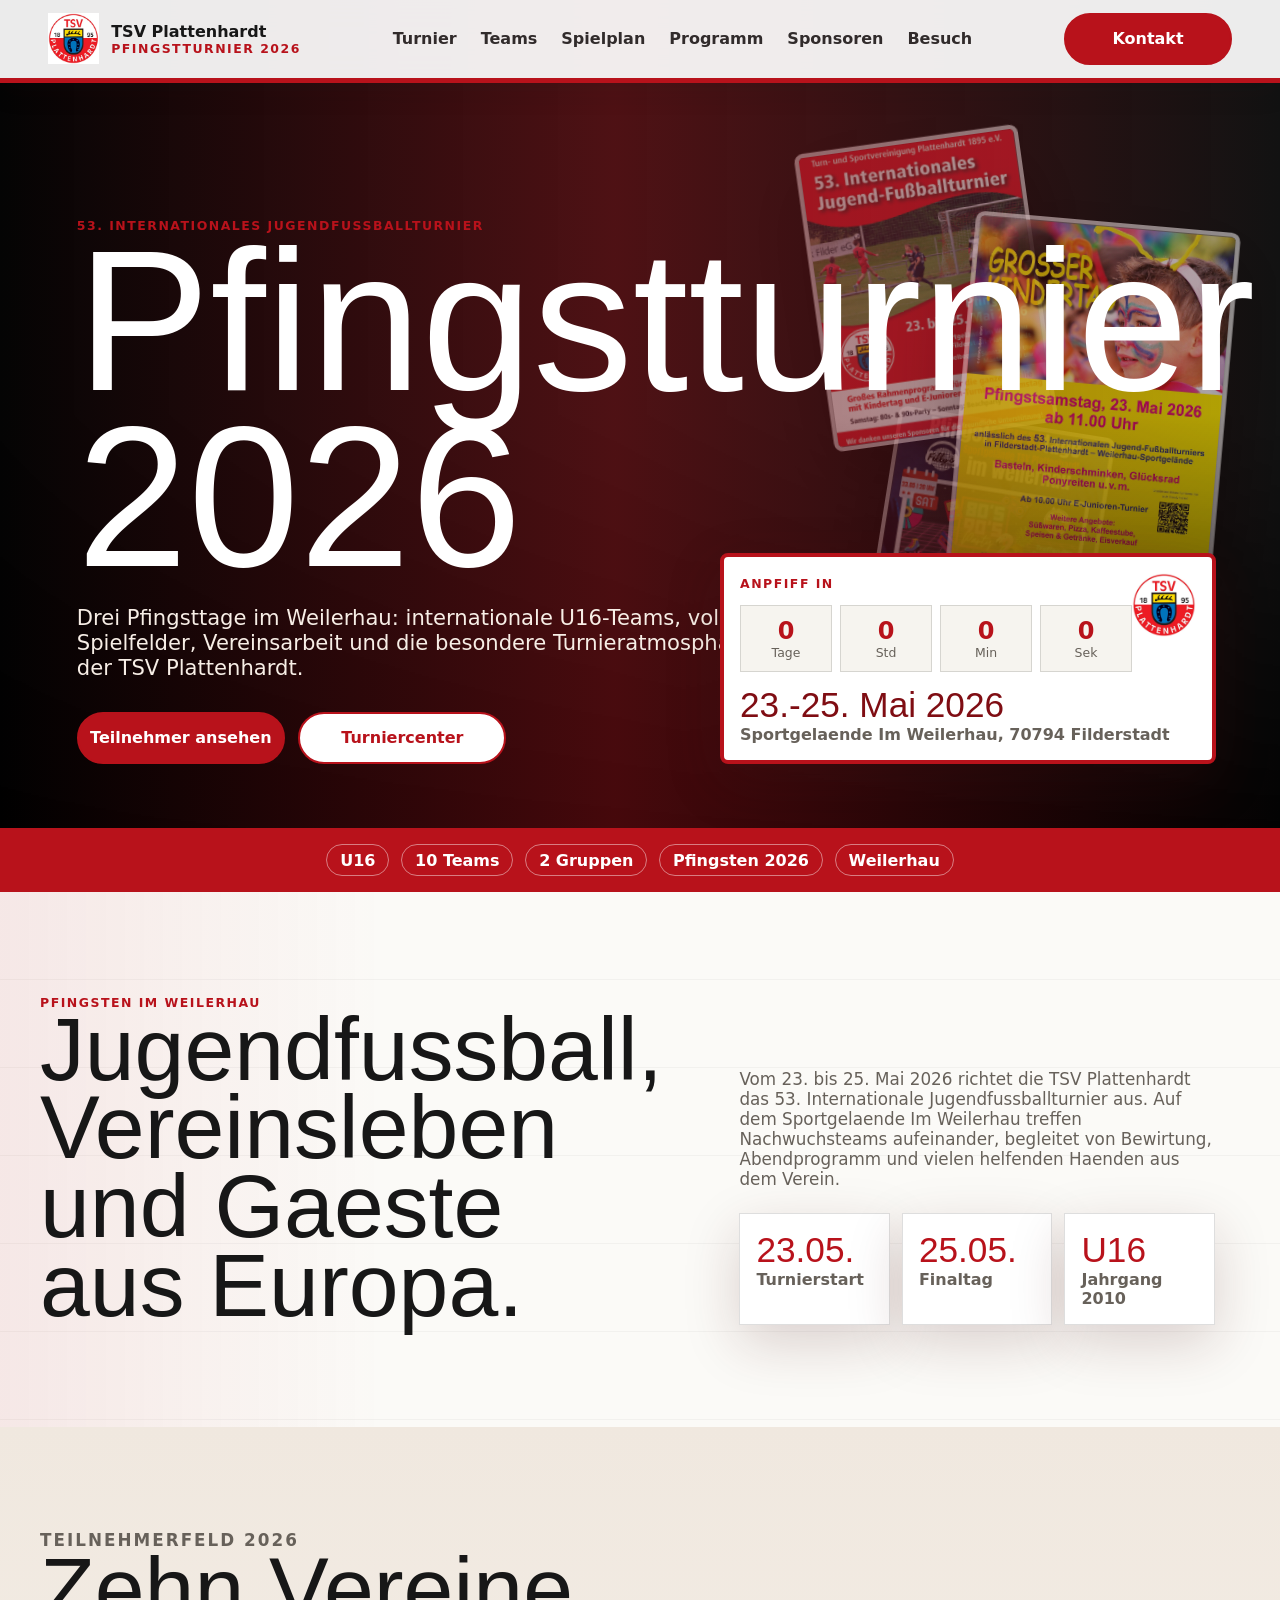
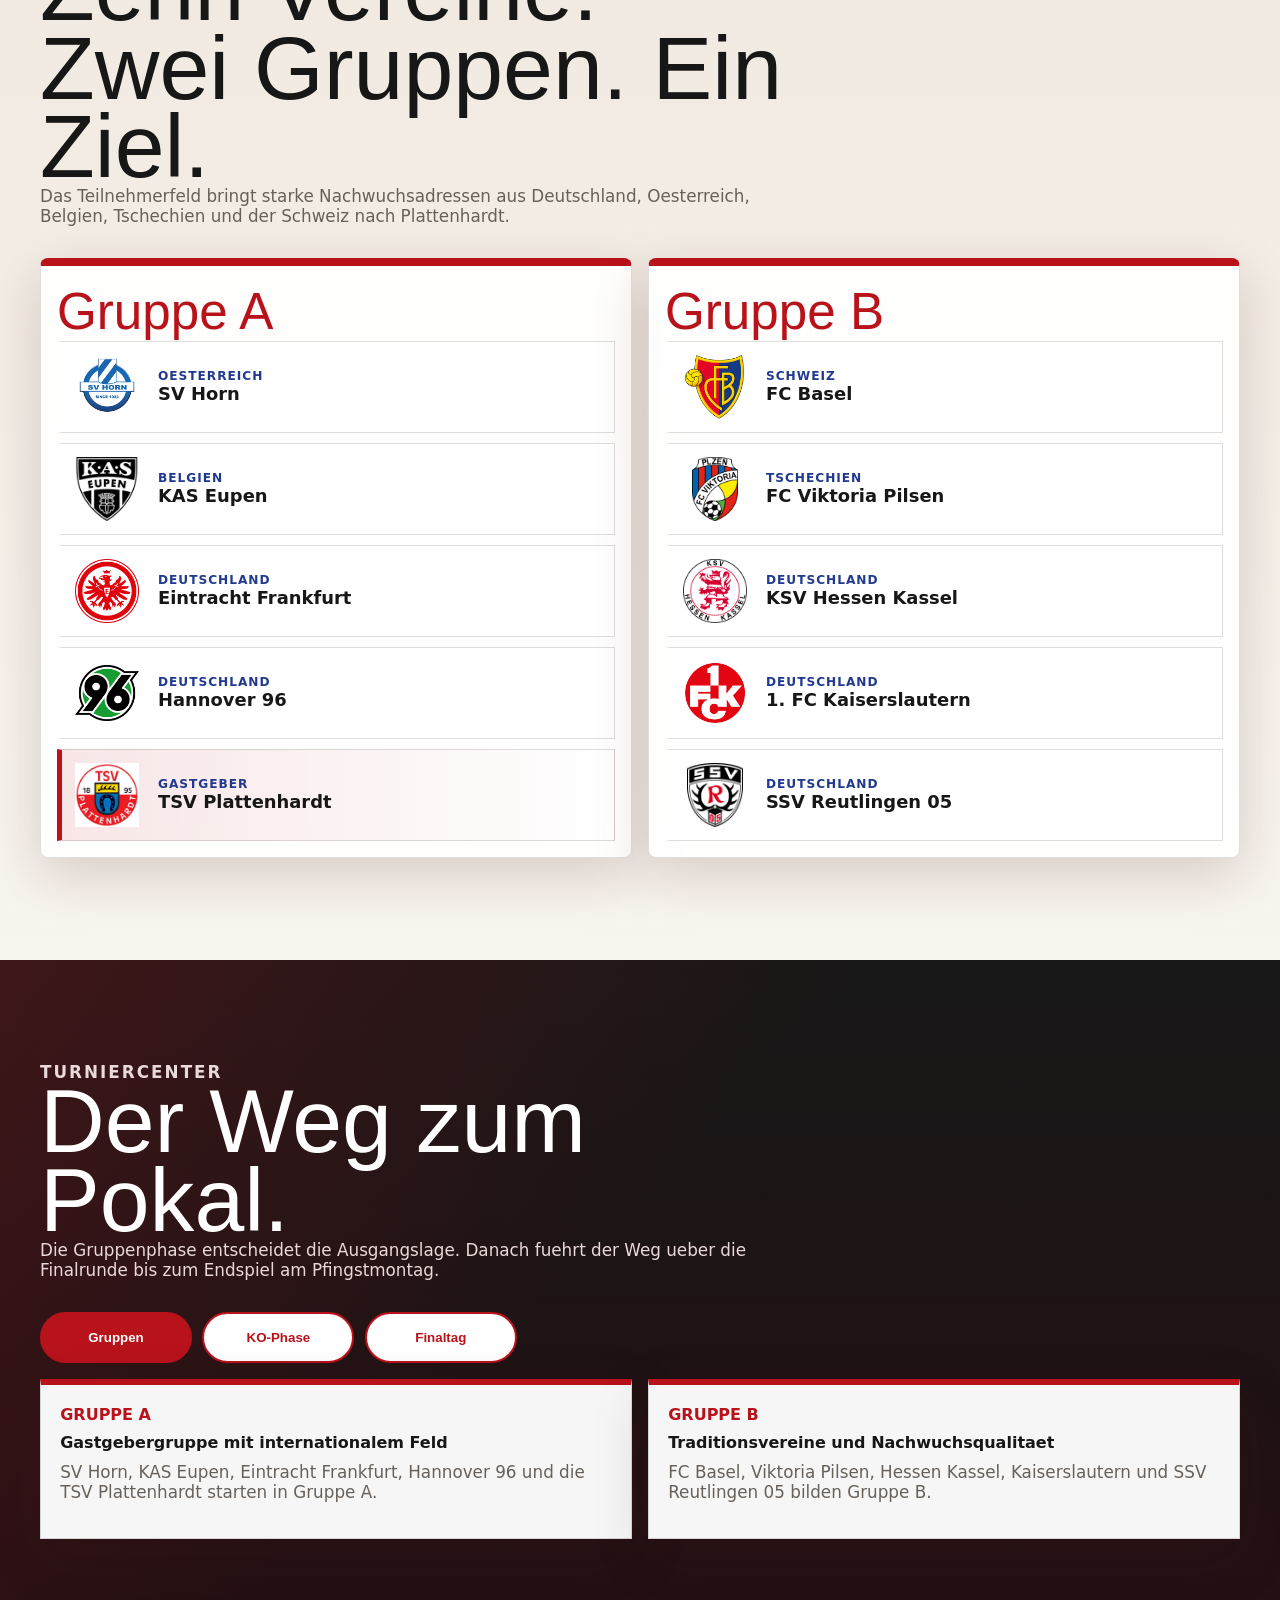
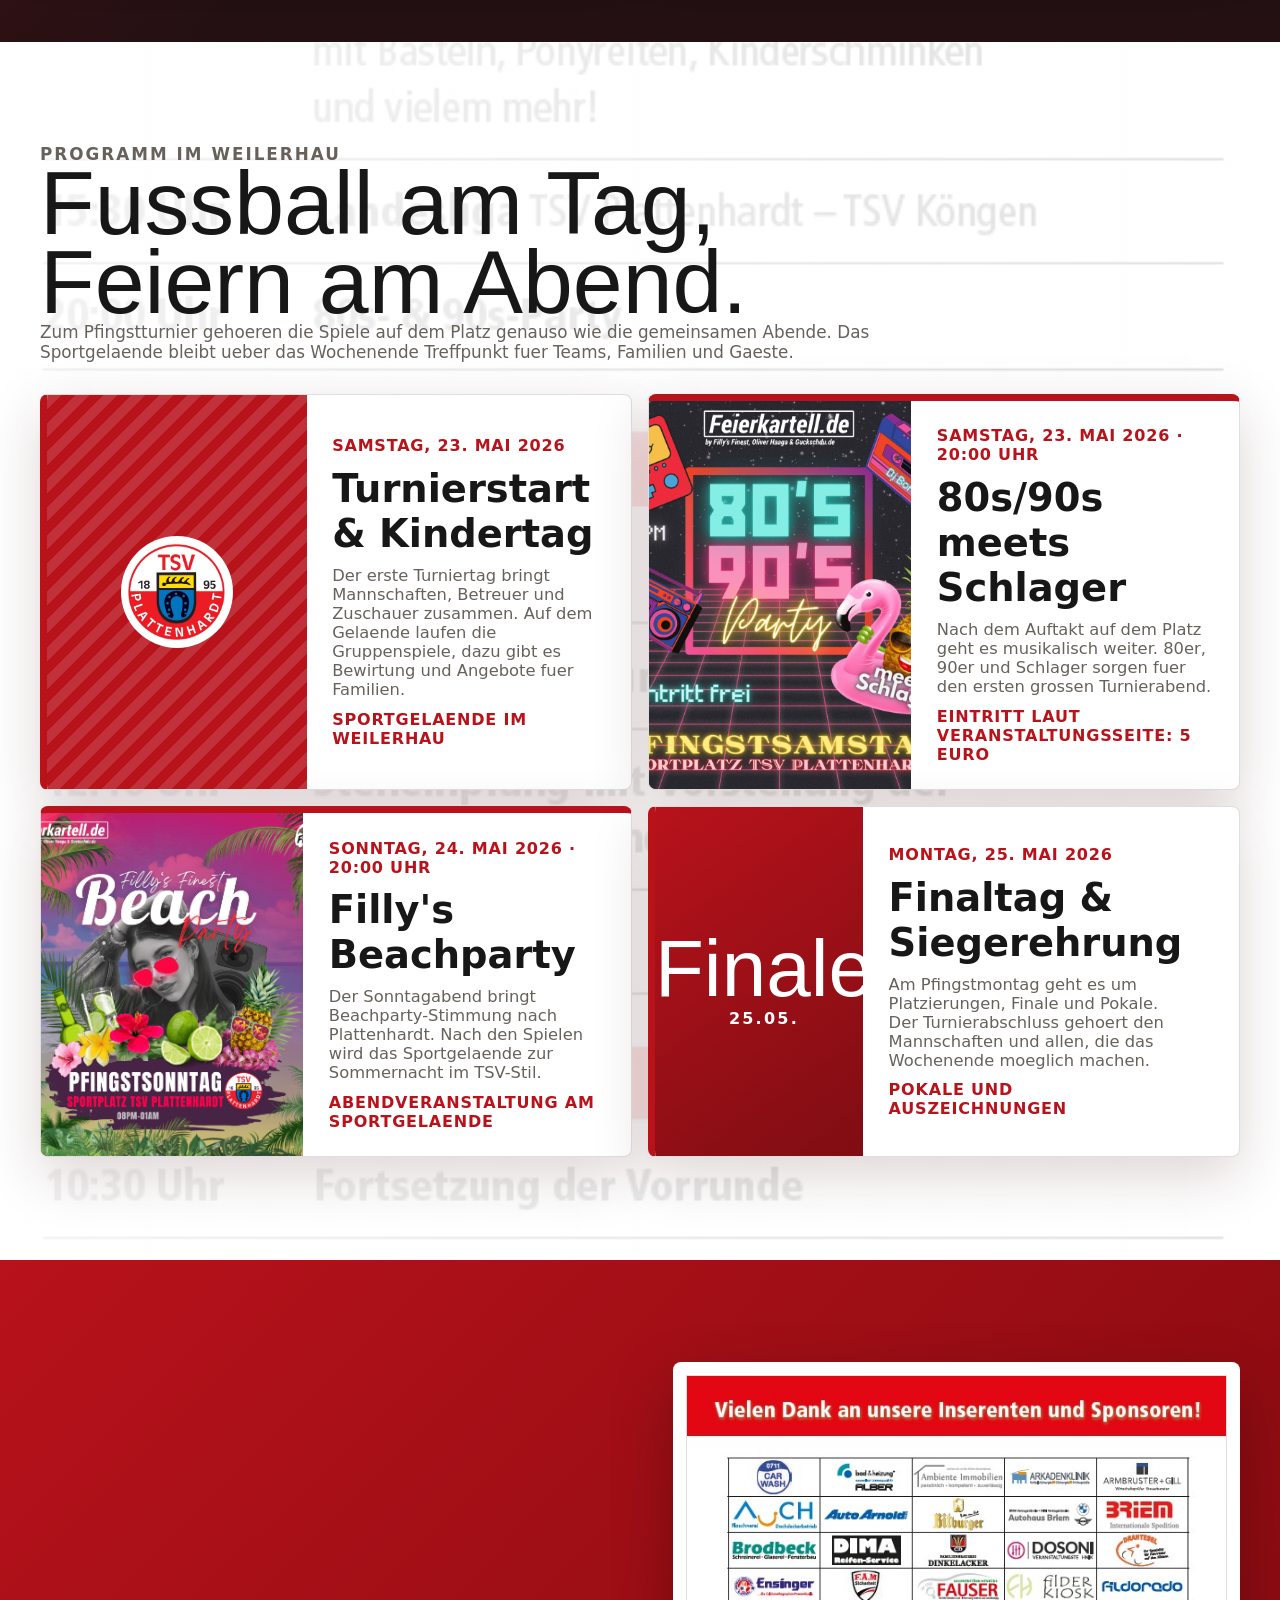
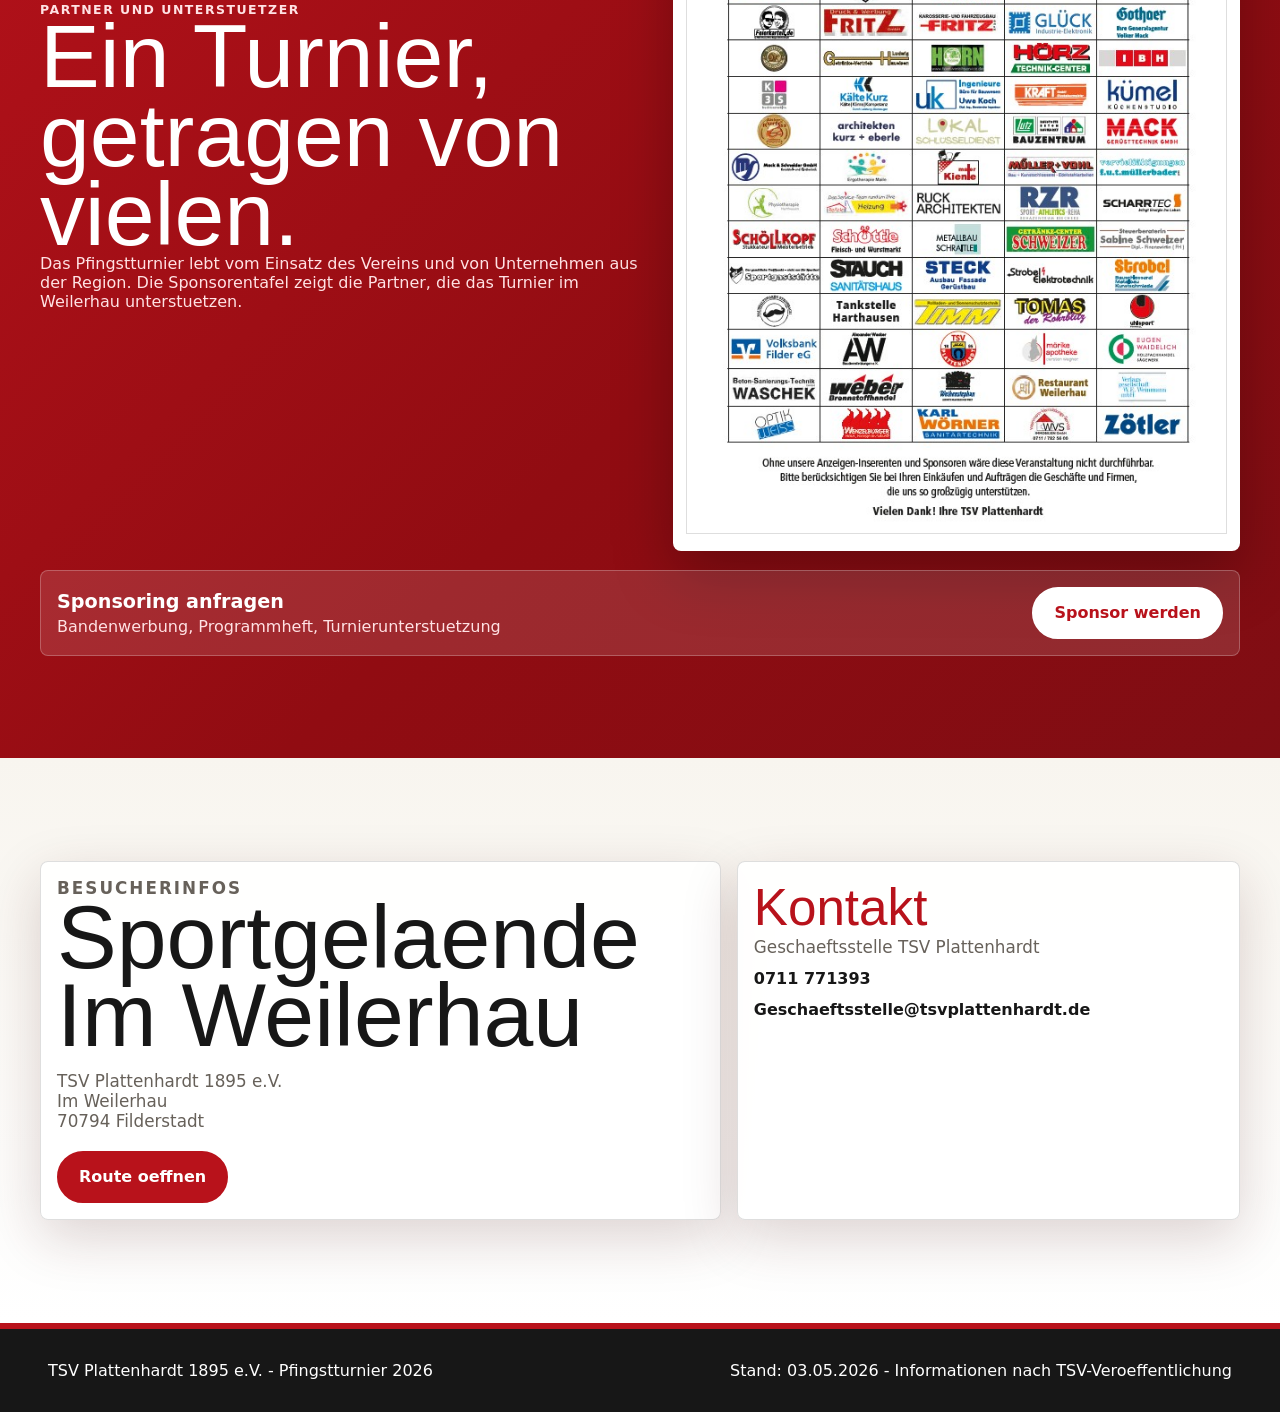
==== commit d3656611: "Add animated hero poster stage" ====
--- a/index.html
+++ b/index.html
@@ -53,7 +53,16 @@
     <main id="top">
       <!-- Hero mit TSV-Bildsprache: Der Platz im Weilerhau soll sofort als Ort des Turniers erkennbar sein. -->
       <section class="hero" aria-labelledby="hero-title">
-        <div class="hero-media" role="img" aria-label="TSV Plattenhardt Sportgelaende Weilerhau"></div>
+        <div class="hero-media" role="img" aria-label="Aktuelle Pfingstturnier-Plakate der TSV Plattenhardt">
+          <img class="hero-slide slide-one" src="assets/hero/tsv-pfingstturnier-2026.jpg" alt="">
+          <img class="hero-slide slide-two" src="assets/hero/kindertag-2026.jpg" alt="">
+          <img class="hero-slide slide-three" src="assets/hero/pfingstparty-uebersicht-2026.jpg" alt="">
+          <div class="poster-stage" aria-hidden="true">
+            <img class="poster-card poster-one" src="assets/hero/tsv-pfingstturnier-2026.jpg" alt="">
+            <img class="poster-card poster-two" src="assets/hero/kindertag-2026.jpg" alt="">
+            <img class="poster-card poster-three" src="assets/hero/pfingstparty-uebersicht-2026.jpg" alt="">
+          </div>
+        </div>
         <div class="hero-shade"></div>
         <div class="hero-content">
           <p class="eyebrow">53. Internationales Jugendfussballturnier</p>
--- a/styles.css
+++ b/styles.css
@@ -228,11 +228,108 @@
 }
 
 .hero-media {
-  background-image: url("assets/weilerhau-tor.jpg");
-  background-size: cover;
-  background-position: center;
-  filter: saturate(0.9) contrast(1.05);
+  background: var(--ink);
   transform: scale(1.02);
+}
+
+.hero-slide {
+  position: absolute;
+  inset: 0;
+  width: 100%;
+  height: 100%;
+  object-fit: cover;
+  object-position: center;
+  filter: saturate(0.9) contrast(1.06) blur(0.5px);
+  opacity: 0;
+  transform: scale(1.04) translateX(0);
+  animation: heroPosterSlide 18s infinite cubic-bezier(0.45, 0, 0.2, 1);
+}
+
+.slide-two {
+  animation-delay: 6s;
+}
+
+.slide-three {
+  animation-delay: 12s;
+}
+
+.poster-stage {
+  position: absolute;
+  top: 50%;
+  right: clamp(1rem, 7vw, 7rem);
+  width: min(44vw, 42rem);
+  height: min(62vh, 42rem);
+  transform: translateY(-50%);
+  perspective: 1100px;
+  pointer-events: none;
+}
+
+.poster-card {
+  position: absolute;
+  width: clamp(10rem, 16vw, 17.5rem);
+  aspect-ratio: 3 / 4;
+  object-fit: cover;
+  border: 4px solid rgba(255, 255, 255, 0.78);
+  border-radius: var(--radius);
+  box-shadow: 0 28px 70px rgba(0, 0, 0, 0.48);
+  opacity: 0.84;
+  transform-origin: center;
+  animation: premiumPosterFloat 9s ease-in-out infinite;
+}
+
+.poster-one {
+  top: 5%;
+  right: 30%;
+  z-index: 2;
+  transform: rotate(-8deg) translate3d(0, 0, 5rem);
+}
+
+.poster-two {
+  top: 20%;
+  right: 2%;
+  z-index: 3;
+  width: clamp(11rem, 18vw, 19rem);
+  animation-delay: -2.6s;
+  transform: rotate(5deg) translate3d(0, 0, 8rem);
+}
+
+.poster-three {
+  right: 20%;
+  bottom: 0;
+  z-index: 1;
+  animation-delay: -5.2s;
+  transform: rotate(9deg) translate3d(0, 0, 3rem);
+}
+
+@keyframes heroPosterSlide {
+  0%,
+  100% {
+    opacity: 0;
+    transform: scale(1.14) translateX(4rem);
+  }
+
+  9%,
+  36% {
+    opacity: 0.58;
+  }
+
+  45% {
+    opacity: 0;
+    transform: scale(1.04) translateX(-4rem);
+  }
+}
+
+@keyframes premiumPosterFloat {
+  0%,
+  100% {
+    translate: 0 0;
+    filter: saturate(1) brightness(1);
+  }
+
+  50% {
+    translate: 0 -1.4rem;
+    filter: saturate(1.08) brightness(1.05);
+  }
 }
 
 .hero-shade {
@@ -1057,6 +1154,37 @@
     padding-top: 8rem;
   }
 
+  .poster-stage {
+    top: auto;
+    right: 50%;
+    bottom: 1.25rem;
+    width: min(34rem, 92vw);
+    height: 18rem;
+    opacity: 0.55;
+    transform: translateX(50%);
+  }
+
+  .poster-card {
+    width: clamp(7rem, 28vw, 10rem);
+    border-width: 3px;
+  }
+
+  .poster-one {
+    top: 0.5rem;
+    right: 55%;
+  }
+
+  .poster-two {
+    top: 1.8rem;
+    right: 34%;
+    width: clamp(8rem, 30vw, 11rem);
+  }
+
+  .poster-three {
+    right: 13%;
+    bottom: 0.75rem;
+  }
+
   .hero-card {
     position: relative;
     right: auto;
@@ -1126,6 +1254,12 @@
     font-size: 4.15rem;
   }
 
+  .poster-stage {
+    bottom: 0.75rem;
+    height: 13rem;
+    opacity: 0.4;
+  }
+
   h2 {
     font-size: 2.75rem;
   }
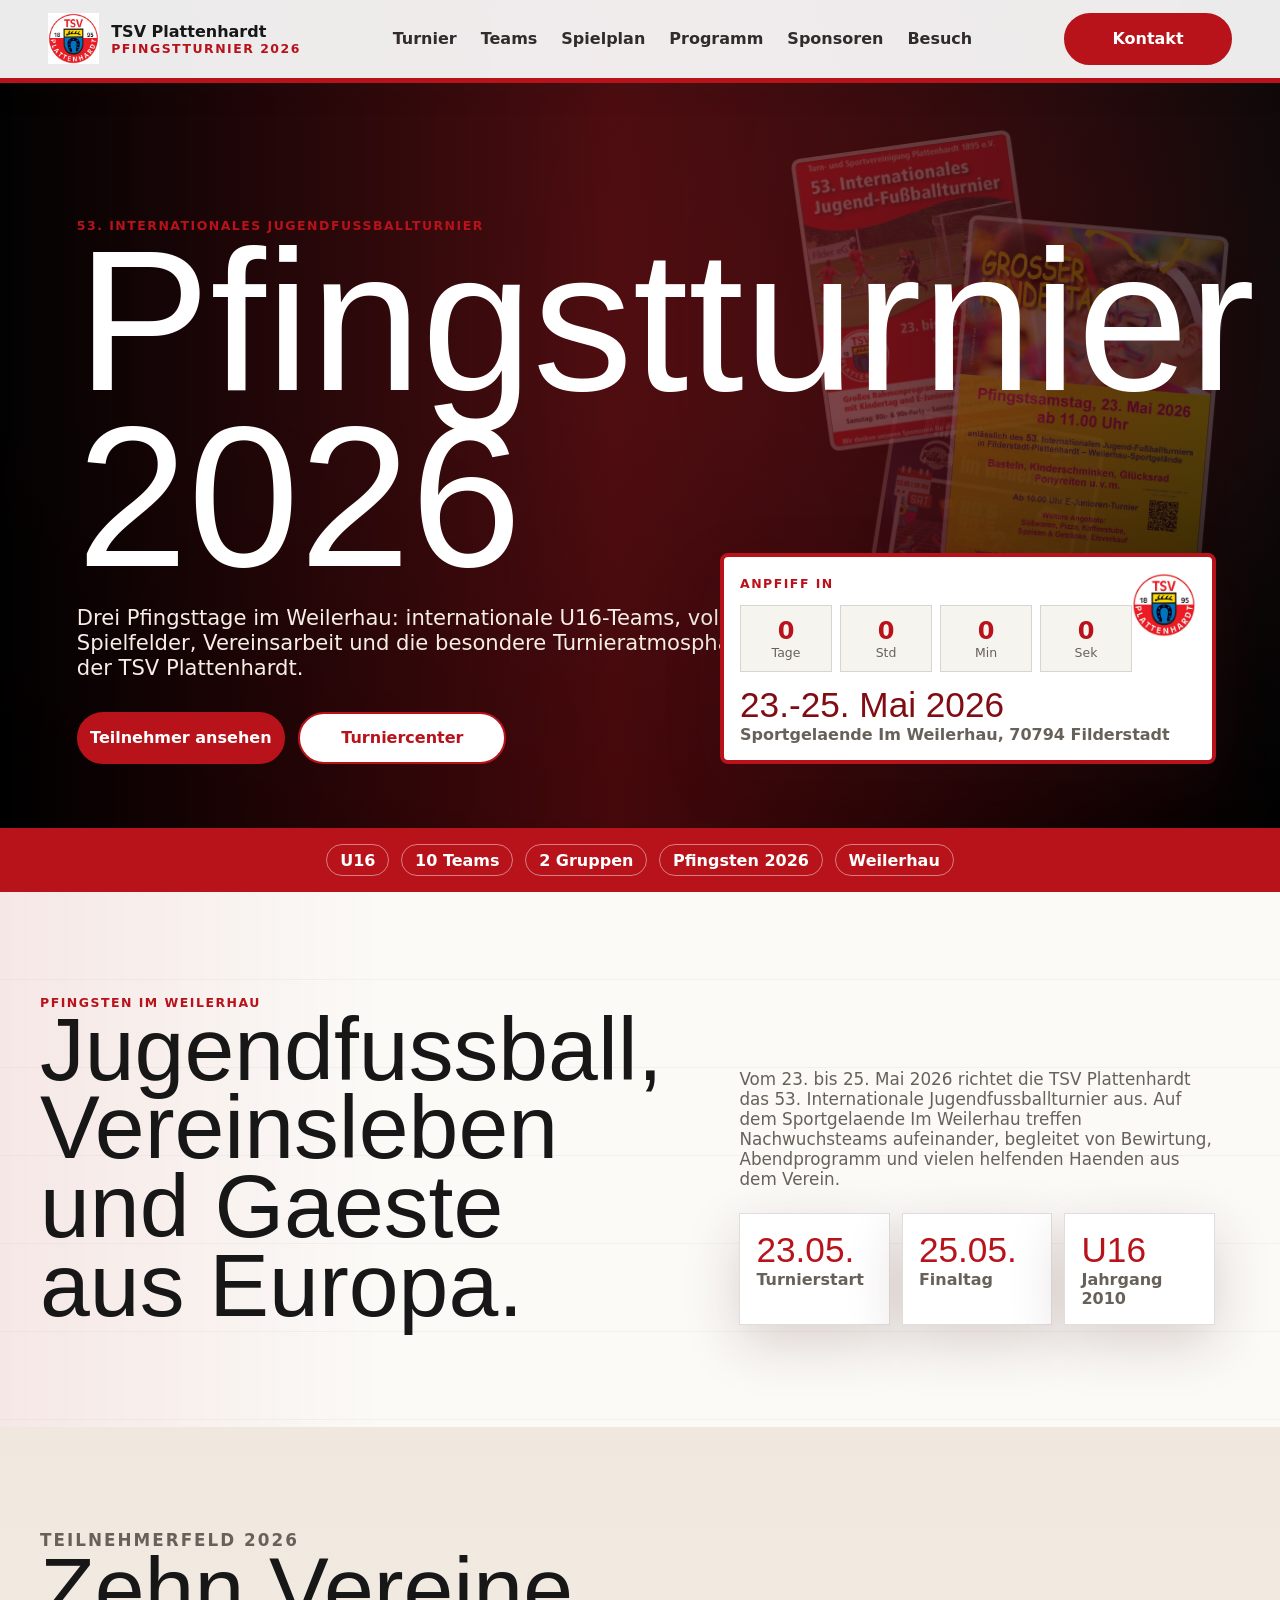
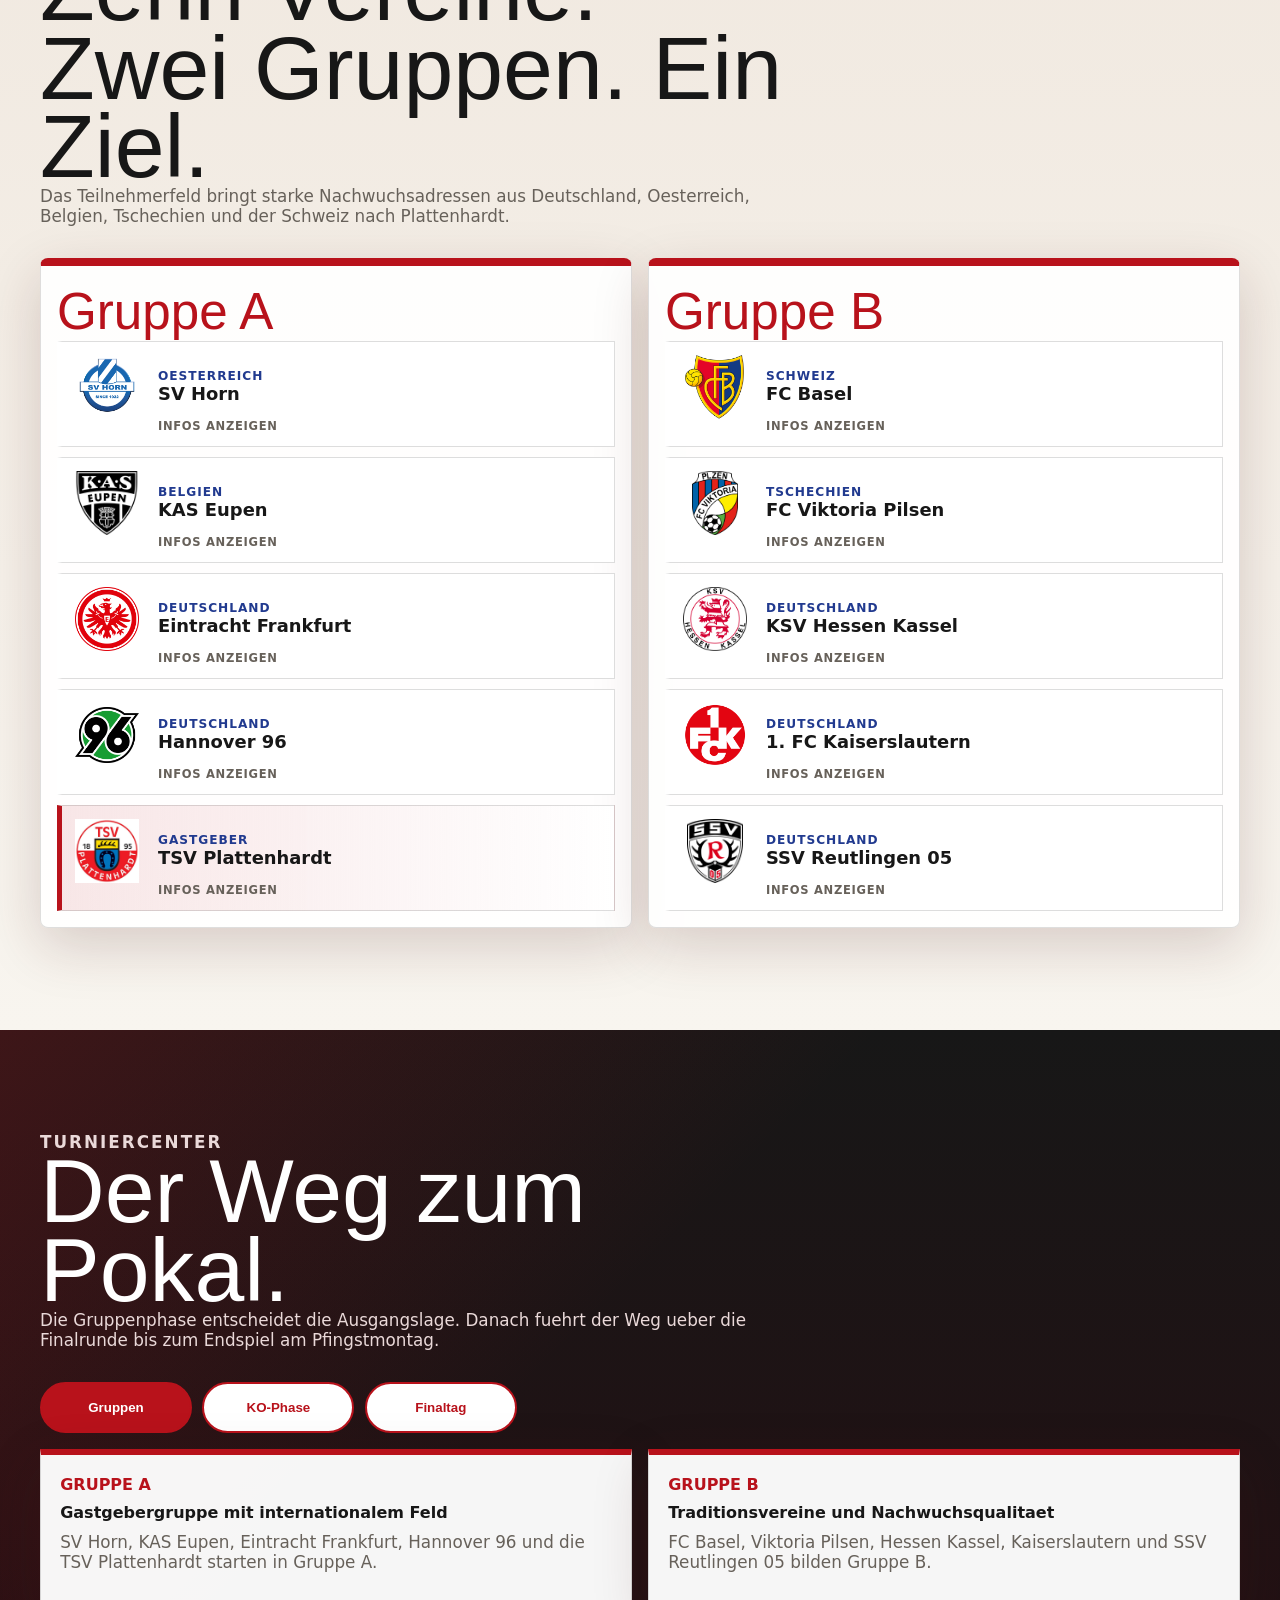
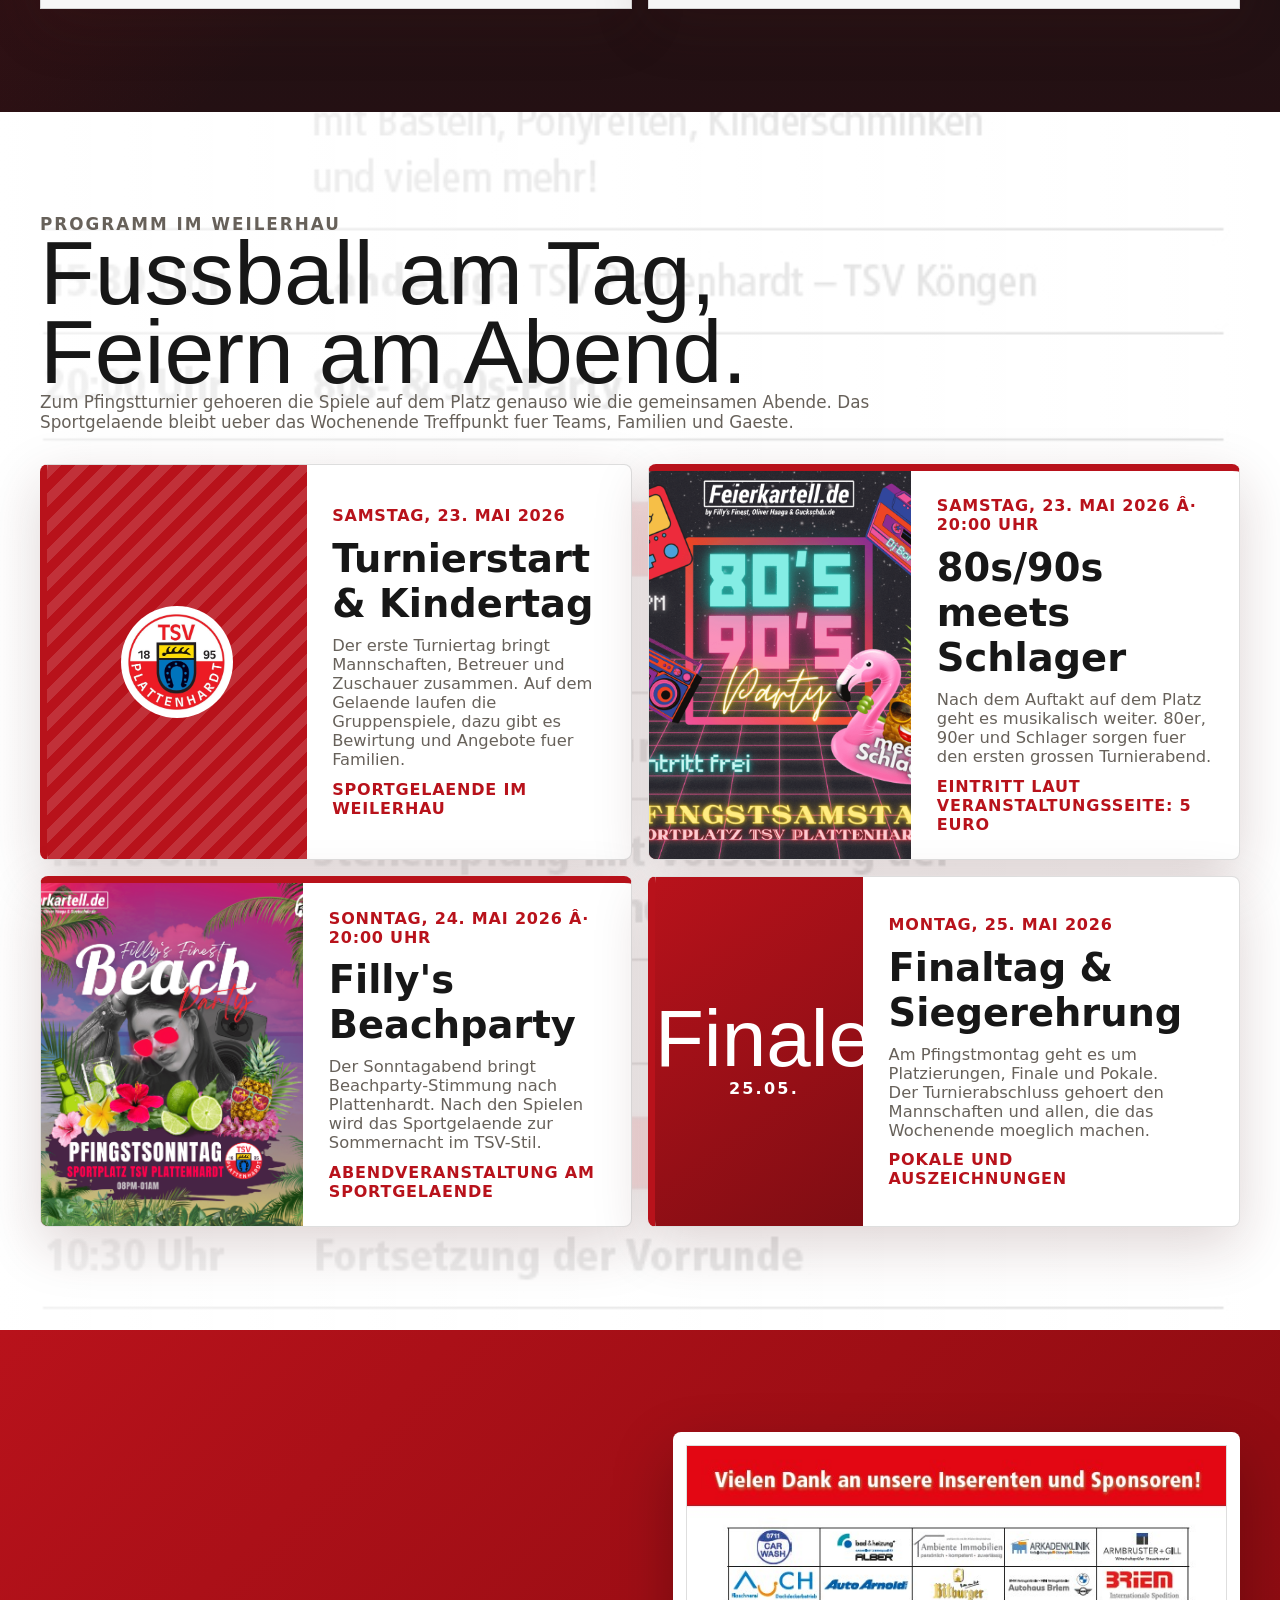
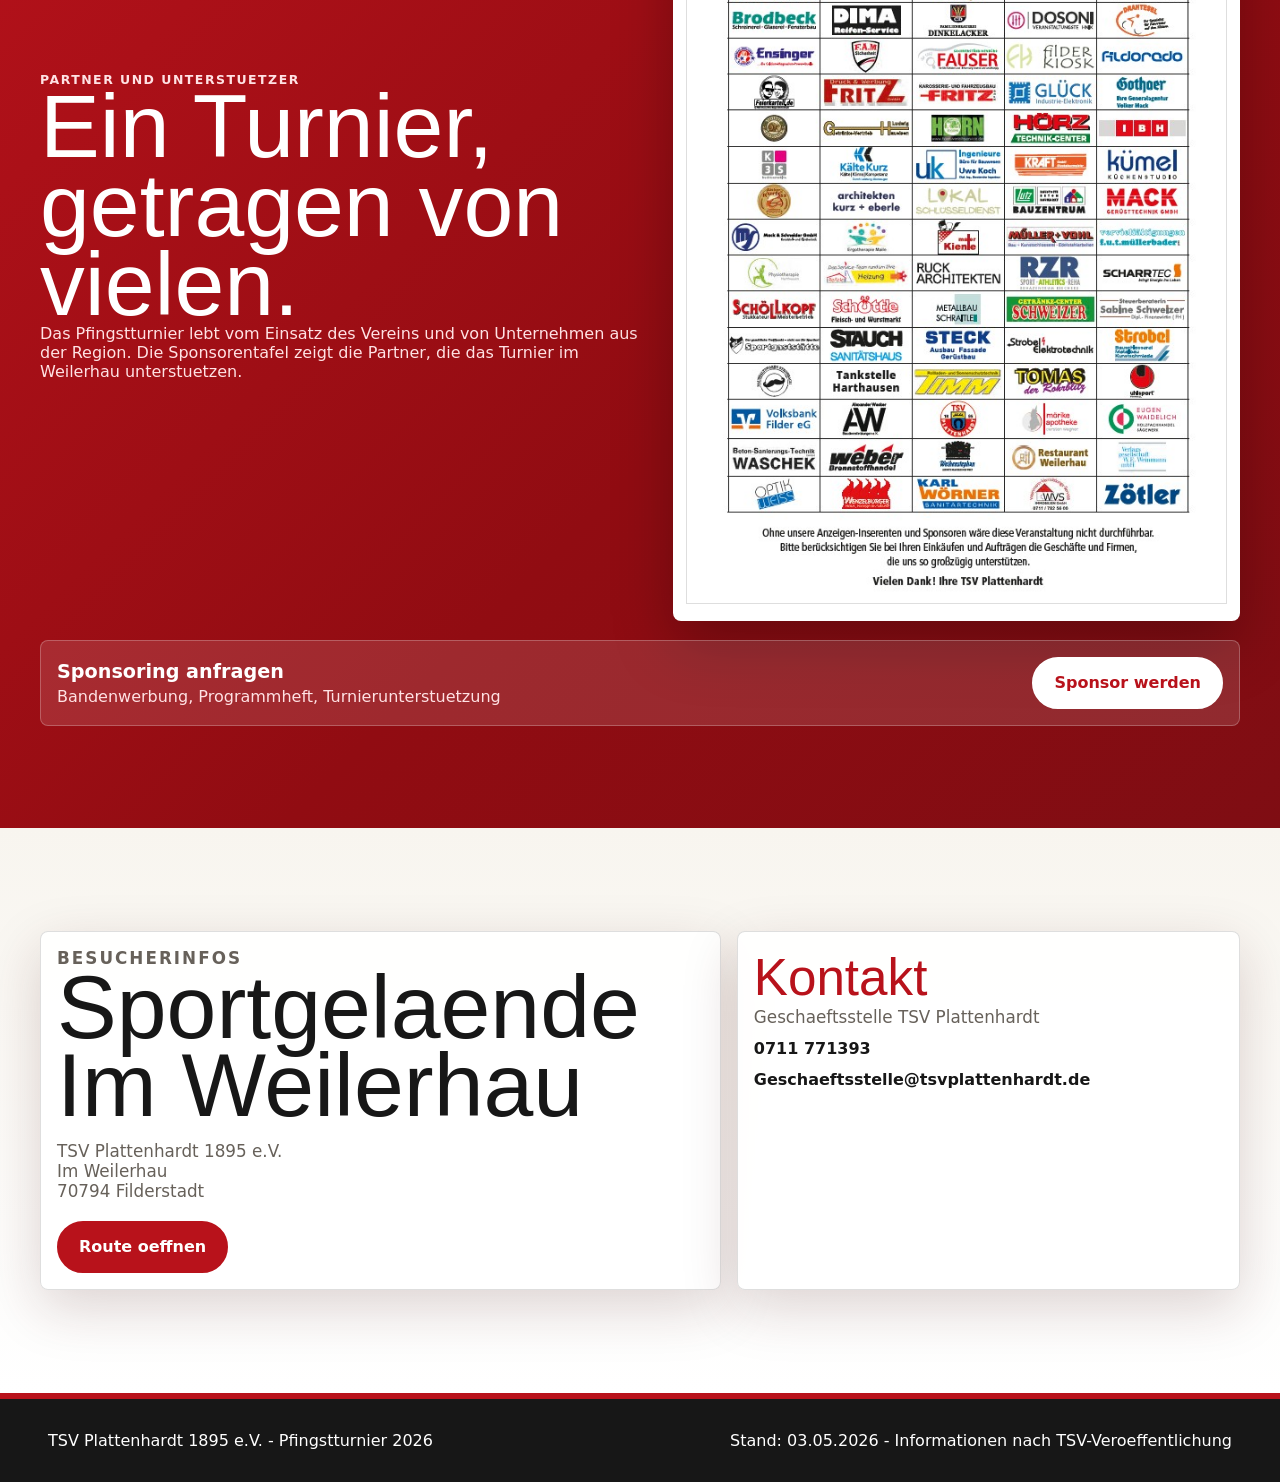
==== commit ad38e91f: "Update tournament site interactions and hero" ====
--- a/index.html
+++ b/index.html
@@ -1,4 +1,4 @@
-<!doctype html>
+﻿<!doctype html>
 <html lang="de">
   <head>
     <meta charset="utf-8">
@@ -54,9 +54,30 @@
       <!-- Hero mit TSV-Bildsprache: Der Platz im Weilerhau soll sofort als Ort des Turniers erkennbar sein. -->
       <section class="hero" aria-labelledby="hero-title">
         <div class="hero-media" role="img" aria-label="Aktuelle Pfingstturnier-Plakate der TSV Plattenhardt">
-          <img class="hero-slide slide-one" src="assets/hero/tsv-pfingstturnier-2026.jpg" alt="">
-          <img class="hero-slide slide-two" src="assets/hero/kindertag-2026.jpg" alt="">
-          <img class="hero-slide slide-three" src="assets/hero/pfingstparty-uebersicht-2026.jpg" alt="">
+          <div class="hero-photo-track" aria-hidden="true">
+            <img class="hero-photo" src="assets/hero/tsv-slider-01-img-1860.jpg" alt="">
+            <img class="hero-photo" src="assets/hero/tsv-slider-02-img-1935-neu.jpg" alt="">
+            <img class="hero-photo" src="assets/hero/tsv-slider-03-img-1940-neu.jpg" alt="">
+            <img class="hero-photo" src="assets/hero/tsv-slider-04-img-1943-neu.jpg" alt="">
+            <img class="hero-photo" src="assets/hero/tsv-slider-05-img-1947-neu.jpg" alt="">
+            <img class="hero-photo" src="assets/hero/tsv-slider-06-img-1954-neu.jpg" alt="">
+            <img class="hero-photo" src="assets/hero/tsv-slider-07-img-6078.jpg" alt="">
+            <img class="hero-photo" src="assets/hero/tsv-slider-08-img-6084.jpg" alt="">
+            <img class="hero-photo" src="assets/hero/tsv-slider-09-img-6094.jpg" alt="">
+            <img class="hero-photo" src="assets/hero/tsv-slider-10-img-6103.jpg" alt="">
+            <img class="hero-photo" src="assets/hero/tsv-slider-11-img-6113.jpg" alt="">
+            <img class="hero-photo" src="assets/hero/tsv-slider-12-img-6115.jpg" alt="">
+            <img class="hero-photo" src="assets/hero/tsv-slider-13-img-6328.jpg" alt="">
+            <img class="hero-photo" src="assets/hero/tsv-slider-14-img-6421.jpg" alt="">
+            <img class="hero-photo" src="assets/hero/tsv-slider-15-img-6441.jpg" alt="">
+            <img class="hero-photo" src="assets/hero/tsv-slider-16-img-6454.jpg" alt="">
+            <img class="hero-photo" src="assets/hero/tsv-slider-17-img-6481.jpg" alt="">
+            <img class="hero-photo" src="assets/hero/tsv-slider-18-img-6595.jpg" alt="">
+            <img class="hero-photo" src="assets/hero/tsv-slider-19-img-6641.jpg" alt="">
+            <img class="hero-photo" src="assets/hero/tsv-slider-20-img-6694.jpg" alt="">
+            <img class="hero-photo" src="assets/hero/tsv-slider-21-img-6719.jpg" alt="">
+            <img class="hero-photo" src="assets/hero/tsv-slider-22-img-6737.jpg" alt="">
+          </div>
           <div class="poster-stage" aria-hidden="true">
             <img class="poster-card poster-one" src="assets/hero/tsv-pfingstturnier-2026.jpg" alt="">
             <img class="poster-card poster-two" src="assets/hero/kindertag-2026.jpg" alt="">
@@ -130,30 +151,35 @@
           <section class="group-card" aria-labelledby="group-a">
             <h3 id="group-a">Gruppe A</h3>
             <div class="team-grid">
-              <article class="team-card host">
+              <article class="team-card host" data-team-info="sv-horn" tabindex="0" role="button" aria-label="Infos zu SV Horn anzeigen">
                 <img src="assets/logos/sv-horn.png" alt="SV Horn Logo">
                 <span>Oesterreich</span>
                 <h4>SV Horn</h4>
-              </article>
-              <article class="team-card">
+                <small>Infos anzeigen</small>
+              </article>
+              <article class="team-card" data-team-info="kas-eupen" tabindex="0" role="button" aria-label="Infos zu KAS Eupen anzeigen">
                 <img src="assets/logos/kas-eupen.png" alt="KAS Eupen Logo">
                 <span>Belgien</span>
                 <h4>KAS Eupen</h4>
-              </article>
-              <article class="team-card">
+                <small>Infos anzeigen</small>
+              </article>
+              <article class="team-card" data-team-info="eintracht-frankfurt" tabindex="0" role="button" aria-label="Infos zu Eintracht Frankfurt anzeigen">
                 <img src="assets/logos/eintracht-frankfurt.png" alt="Eintracht Frankfurt Logo">
                 <span>Deutschland</span>
                 <h4>Eintracht Frankfurt</h4>
-              </article>
-              <article class="team-card">
+                <small>Infos anzeigen</small>
+              </article>
+              <article class="team-card" data-team-info="hannover-96" tabindex="0" role="button" aria-label="Infos zu Hannover 96 anzeigen">
                 <img src="assets/logos/hannover-96.png" alt="Hannover 96 Logo">
                 <span>Deutschland</span>
                 <h4>Hannover 96</h4>
-              </article>
-              <article class="team-card home-team">
+                <small>Infos anzeigen</small>
+              </article>
+              <article class="team-card home-team" data-team-info="tsv-plattenhardt" tabindex="0" role="button" aria-label="Infos zu TSV Plattenhardt anzeigen">
                 <img src="assets/logos/tsv-plattenhardt.jpg" alt="TSV Plattenhardt Logo">
                 <span>Gastgeber</span>
                 <h4>TSV Plattenhardt</h4>
+                <small>Infos anzeigen</small>
               </article>
             </div>
           </section>
@@ -161,35 +187,61 @@
           <section class="group-card" aria-labelledby="group-b">
             <h3 id="group-b">Gruppe B</h3>
             <div class="team-grid">
-              <article class="team-card">
+              <article class="team-card" data-team-info="fc-basel" tabindex="0" role="button" aria-label="Infos zu FC Basel anzeigen">
                 <img src="assets/logos/fc-basel.png" alt="FC Basel Logo">
                 <span>Schweiz</span>
                 <h4>FC Basel</h4>
-              </article>
-              <article class="team-card">
+                <small>Infos anzeigen</small>
+              </article>
+              <article class="team-card" data-team-info="viktoria-pilsen" tabindex="0" role="button" aria-label="Infos zu FC Viktoria Pilsen anzeigen">
                 <img src="assets/logos/viktoria-pilsen.png" alt="FC Viktoria Pilsen Logo">
                 <span>Tschechien</span>
                 <h4>FC Viktoria Pilsen</h4>
-              </article>
-              <article class="team-card">
+                <small>Infos anzeigen</small>
+              </article>
+              <article class="team-card" data-team-info="hessen-kassel" tabindex="0" role="button" aria-label="Infos zu KSV Hessen Kassel anzeigen">
                 <img src="assets/logos/hessen-kassel.png" alt="KSV Hessen Kassel Logo">
                 <span>Deutschland</span>
                 <h4>KSV Hessen Kassel</h4>
-              </article>
-              <article class="team-card">
+                <small>Infos anzeigen</small>
+              </article>
+              <article class="team-card" data-team-info="kaiserslautern" tabindex="0" role="button" aria-label="Infos zu 1. FC Kaiserslautern anzeigen">
                 <img src="assets/logos/kaiserslautern.png" alt="1. FC Kaiserslautern Logo">
                 <span>Deutschland</span>
                 <h4>1. FC Kaiserslautern</h4>
-              </article>
-              <article class="team-card">
+                <small>Infos anzeigen</small>
+              </article>
+              <article class="team-card" data-team-info="ssv-reutlingen" tabindex="0" role="button" aria-label="Infos zu SSV Reutlingen 05 anzeigen">
                 <img src="assets/logos/ssv-reutlingen.png" alt="SSV Reutlingen 05 Logo">
                 <span>Deutschland</span>
                 <h4>SSV Reutlingen 05</h4>
+                <small>Infos anzeigen</small>
               </article>
             </div>
           </section>
         </div>
       </section>
+
+      <dialog class="team-dialog" data-team-dialog aria-labelledby="team-dialog-title">
+        <button class="team-dialog-close" type="button" data-team-close aria-label="Fenster schliessen">x</button>
+        <div class="team-dialog-grid">
+          <aside class="team-dialog-badge">
+            <img data-team-logo alt="">
+            <span data-team-country></span>
+          </aside>
+          <div class="team-dialog-content">
+            <p class="eyebrow" data-team-kicker></p>
+            <h2 id="team-dialog-title" data-team-name></h2>
+            <p data-team-summary></p>
+            <div class="team-fact-grid" data-team-facts></div>
+            <section class="team-strengths">
+              <h3>U16-Profil</h3>
+              <ul data-team-strengths></ul>
+            </section>
+            <div class="team-sources" data-team-sources></div>
+          </div>
+        </div>
+      </dialog>
 
       <!-- Turniercenter: Matchboard statt Textliste, damit der sportliche Verlauf sofort sichtbar wird. -->
       <section class="section tournament-center" id="spielplan">
@@ -309,7 +361,7 @@
               <img src="assets/events/80s-90s-schlager.png" alt="80s 90s meets Schlager Party">
             </div>
             <div class="event-body">
-              <time>Samstag, 23. Mai 2026 · 20:00 Uhr</time>
+              <time>Samstag, 23. Mai 2026 Â· 20:00 Uhr</time>
               <h3>80s/90s meets Schlager</h3>
               <p>Nach dem Auftakt auf dem Platz geht es musikalisch weiter. 80er, 90er und Schlager sorgen fuer den ersten grossen Turnierabend.</p>
               <span>Eintritt laut Veranstaltungsseite: 5 Euro</span>
@@ -321,7 +373,7 @@
               <img src="assets/events/fillys-beachparty.png" alt="Filly's Beachparty">
             </div>
             <div class="event-body">
-              <time>Sonntag, 24. Mai 2026 · 20:00 Uhr</time>
+              <time>Sonntag, 24. Mai 2026 Â· 20:00 Uhr</time>
               <h3>Filly's Beachparty</h3>
               <p>Der Sonntagabend bringt Beachparty-Stimmung nach Plattenhardt. Nach den Spielen wird das Sportgelaende zur Sommernacht im TSV-Stil.</p>
               <span>Abendveranstaltung am Sportgelaende</span>
@@ -388,7 +440,7 @@
     </footer>
 
     <button class="scroll-top" type="button" aria-label="Nach oben scrollen" hidden>
-      <span aria-hidden="true">↑</span>
+      <span aria-hidden="true">â†‘</span>
     </button>
 
     <script src="script.js"></script>
--- a/styles.css
+++ b/styles.css
@@ -228,30 +228,74 @@
 }
 
 .hero-media {
-  background: var(--ink);
-  transform: scale(1.02);
-}
-
-.hero-slide {
+  background:
+    radial-gradient(circle at 75% 42%, rgba(184, 18, 27, 0.42), transparent 28rem),
+    linear-gradient(120deg, #0f1117 0 42%, #641018 62%, #111014 100%);
+  transform: translateZ(0);
+  overflow: hidden;
+}
+
+.hero-media::before {
+  content: "";
   position: absolute;
   inset: 0;
+  z-index: 1;
+  background:
+    linear-gradient(90deg, rgba(9, 9, 10, 0.62), rgba(9, 9, 10, 0.28) 42%, rgba(9, 9, 10, 0.58)),
+    radial-gradient(circle at 78% 42%, rgba(184, 18, 27, 0.32), transparent 32rem);
+  pointer-events: none;
+}
+
+.hero-photo-track,
+.hero-photo {
+  position: absolute;
+  inset: 0;
+}
+
+.hero-photo-track {
+  z-index: 0;
+  overflow: hidden;
+  background: #151111;
+}
+
+.hero-photo {
   width: 100%;
   height: 100%;
   object-fit: cover;
   object-position: center;
-  filter: saturate(0.9) contrast(1.06) blur(0.5px);
   opacity: 0;
-  transform: scale(1.04) translateX(0);
-  animation: heroPosterSlide 18s infinite cubic-bezier(0.45, 0, 0.2, 1);
-}
-
-.slide-two {
-  animation-delay: 6s;
-}
-
-.slide-three {
-  animation-delay: 12s;
-}
+  transform: scale(1.015);
+  filter: saturate(0.96) contrast(1.03) brightness(0.84);
+  animation: softHeroPhotoSlide calc(var(--photo-slot) * 22) infinite linear;
+  will-change: opacity;
+}
+
+.hero-photo-track {
+  --photo-slot: 5.6s;
+}
+
+.hero-photo:nth-child(1) { animation-delay: calc(var(--photo-slot) * 0); }
+.hero-photo:nth-child(2) { animation-delay: calc(var(--photo-slot) * 1); }
+.hero-photo:nth-child(3) { animation-delay: calc(var(--photo-slot) * 2); }
+.hero-photo:nth-child(4) { animation-delay: calc(var(--photo-slot) * 3); }
+.hero-photo:nth-child(5) { animation-delay: calc(var(--photo-slot) * 4); }
+.hero-photo:nth-child(6) { animation-delay: calc(var(--photo-slot) * 5); }
+.hero-photo:nth-child(7) { animation-delay: calc(var(--photo-slot) * 6); }
+.hero-photo:nth-child(8) { animation-delay: calc(var(--photo-slot) * 7); }
+.hero-photo:nth-child(9) { animation-delay: calc(var(--photo-slot) * 8); }
+.hero-photo:nth-child(10) { animation-delay: calc(var(--photo-slot) * 9); }
+.hero-photo:nth-child(11) { animation-delay: calc(var(--photo-slot) * 10); }
+.hero-photo:nth-child(12) { animation-delay: calc(var(--photo-slot) * 11); }
+.hero-photo:nth-child(13) { animation-delay: calc(var(--photo-slot) * 12); }
+.hero-photo:nth-child(14) { animation-delay: calc(var(--photo-slot) * 13); }
+.hero-photo:nth-child(15) { animation-delay: calc(var(--photo-slot) * 14); }
+.hero-photo:nth-child(16) { animation-delay: calc(var(--photo-slot) * 15); }
+.hero-photo:nth-child(17) { animation-delay: calc(var(--photo-slot) * 16); }
+.hero-photo:nth-child(18) { animation-delay: calc(var(--photo-slot) * 17); }
+.hero-photo:nth-child(19) { animation-delay: calc(var(--photo-slot) * 18); }
+.hero-photo:nth-child(20) { animation-delay: calc(var(--photo-slot) * 19); }
+.hero-photo:nth-child(21) { animation-delay: calc(var(--photo-slot) * 20); }
+.hero-photo:nth-child(22) { animation-delay: calc(var(--photo-slot) * 21); }
 
 .poster-stage {
   position: absolute;
@@ -301,21 +345,20 @@
   transform: rotate(9deg) translate3d(0, 0, 3rem);
 }
 
-@keyframes heroPosterSlide {
+@keyframes softHeroPhotoSlide {
   0%,
   100% {
+    opacity: 0.42;
+    transform: scale(1.015);
+  }
+
+  4.9% {
+    opacity: 0.42;
+  }
+
+  6.3% {
     opacity: 0;
-    transform: scale(1.14) translateX(4rem);
-  }
-
-  9%,
-  36% {
-    opacity: 0.58;
-  }
-
-  45% {
-    opacity: 0;
-    transform: scale(1.04) translateX(-4rem);
+    transform: scale(1.035);
   }
 }
 
@@ -592,6 +635,34 @@
   background: var(--white);
   border: 1px solid var(--line);
   border-left: 5px solid transparent;
+  cursor: pointer;
+  position: relative;
+  overflow: hidden;
+  transition: transform 0.22s ease, border-color 0.22s ease, box-shadow 0.22s ease;
+}
+
+.team-card::after {
+  content: "";
+  position: absolute;
+  inset: auto 0 0;
+  height: 3px;
+  background: var(--tsv-red);
+  transform: scaleX(0);
+  transform-origin: left;
+  transition: transform 0.22s ease;
+}
+
+.team-card:hover,
+.team-card:focus-visible {
+  border-color: rgba(184, 18, 27, 0.28);
+  box-shadow: 0 16px 34px rgba(80, 16, 16, 0.14);
+  transform: translateY(-2px);
+  outline: none;
+}
+
+.team-card:hover::after,
+.team-card:focus-visible::after {
+  transform: scaleX(1);
 }
 
 .team-card.home-team {
@@ -618,6 +689,207 @@
 .team-card h4 {
   align-self: start;
   font-size: 1.12rem;
+}
+
+.team-card small {
+  grid-column: 2;
+  color: var(--muted);
+  font-size: 0.72rem;
+  font-weight: 800;
+  letter-spacing: 0.06em;
+  text-transform: uppercase;
+}
+
+.team-dialog {
+  width: min(58rem, calc(100vw - 2rem));
+  max-height: min(48rem, calc(100vh - 2rem));
+  padding: 0;
+  border: 0;
+  border-radius: var(--radius);
+  background: transparent;
+  color: var(--ink);
+  overflow: visible;
+}
+
+.team-dialog::backdrop {
+  background:
+    radial-gradient(circle at 20% 10%, rgba(184, 18, 27, 0.34), transparent 34rem),
+    rgba(11, 9, 9, 0.76);
+  backdrop-filter: blur(8px);
+}
+
+.team-dialog-grid {
+  position: relative;
+  display: grid;
+  grid-template-columns: 18rem 1fr;
+  max-height: min(48rem, calc(100vh - 2rem));
+  overflow: auto;
+  background:
+    linear-gradient(135deg, rgba(184, 18, 27, 0.09), transparent 18rem),
+    var(--white);
+  border-top: 8px solid var(--tsv-red);
+  border-radius: var(--radius);
+  box-shadow: 0 28px 90px rgba(0, 0, 0, 0.34);
+}
+
+.team-dialog-close {
+  position: absolute;
+  top: -1rem;
+  right: -1rem;
+  z-index: 2;
+  width: 2.75rem;
+  height: 2.75rem;
+  border: 2px solid var(--white);
+  border-radius: 999px;
+  background: var(--tsv-red);
+  color: var(--white);
+  font-size: 1.45rem;
+  font-weight: 900;
+  line-height: 1;
+  cursor: pointer;
+  box-shadow: 0 14px 35px rgba(0, 0, 0, 0.26);
+}
+
+.team-dialog-badge {
+  display: grid;
+  align-content: center;
+  justify-items: center;
+  gap: 1.2rem;
+  min-height: 100%;
+  padding: 2rem;
+  color: var(--white);
+  background:
+    linear-gradient(160deg, rgba(184, 18, 27, 0.94), rgba(127, 13, 19, 0.98)),
+    repeating-linear-gradient(45deg, rgba(255, 255, 255, 0.1) 0 1px, transparent 1px 14px);
+}
+
+.team-dialog-badge img {
+  width: min(10rem, 42vw);
+  aspect-ratio: 1;
+  object-fit: contain;
+  padding: 1.1rem;
+  border-radius: 50%;
+  background: var(--white);
+  box-shadow: 0 16px 40px rgba(0, 0, 0, 0.2);
+}
+
+.team-dialog-badge span {
+  padding: 0.5rem 0.85rem;
+  border: 1px solid rgba(255, 255, 255, 0.36);
+  border-radius: 999px;
+  font-size: 0.76rem;
+  font-weight: 900;
+  letter-spacing: 0.1em;
+  text-transform: uppercase;
+}
+
+.team-dialog-content {
+  display: grid;
+  gap: 1.25rem;
+  align-content: start;
+  padding: clamp(1.35rem, 3vw, 2.5rem);
+}
+
+.team-dialog-content h2 {
+  font-family: "Bebas Neue", sans-serif;
+  font-size: clamp(2.7rem, 6vw, 4.5rem);
+  font-weight: 400;
+  line-height: 0.92;
+  color: var(--tsv-red);
+}
+
+.team-dialog-content > p:not(.eyebrow) {
+  color: #3b3732;
+  font-size: 1rem;
+  line-height: 1.65;
+}
+
+.team-fact-grid {
+  display: grid;
+  grid-template-columns: repeat(3, minmax(0, 1fr));
+  gap: 0.65rem;
+}
+
+.team-fact-grid article {
+  min-height: 5.4rem;
+  padding: 0.85rem;
+  background: #f7f3ed;
+  border: 1px solid rgba(184, 18, 27, 0.13);
+  border-left: 4px solid var(--tsv-red);
+}
+
+.team-fact-grid span {
+  display: block;
+  margin-bottom: 0.35rem;
+  color: var(--muted);
+  font-size: 0.7rem;
+  font-weight: 900;
+  letter-spacing: 0.08em;
+  text-transform: uppercase;
+}
+
+.team-fact-grid b {
+  display: block;
+  color: var(--ink);
+  font-size: 0.96rem;
+  line-height: 1.25;
+}
+
+.team-strengths {
+  padding: 1rem;
+  background: #201b1b;
+  border-radius: var(--radius);
+  color: var(--white);
+}
+
+.team-strengths h3 {
+  margin-bottom: 0.75rem;
+  color: #fff2f2;
+  font-size: 1rem;
+  letter-spacing: 0.08em;
+  text-transform: uppercase;
+}
+
+.team-strengths ul {
+  display: grid;
+  gap: 0.55rem;
+  margin: 0;
+  padding: 0;
+  list-style: none;
+}
+
+.team-strengths li {
+  position: relative;
+  padding-left: 1.15rem;
+  color: #f3e8e8;
+  line-height: 1.45;
+}
+
+.team-strengths li::before {
+  content: "";
+  position: absolute;
+  top: 0.62rem;
+  left: 0;
+  width: 0.45rem;
+  height: 0.45rem;
+  border-radius: 50%;
+  background: var(--tsv-red);
+}
+
+.team-sources {
+  display: flex;
+  flex-wrap: wrap;
+  gap: 0.5rem;
+}
+
+.team-sources a {
+  padding: 0.48rem 0.7rem;
+  border: 1px solid rgba(184, 18, 27, 0.22);
+  border-radius: 999px;
+  color: var(--tsv-red-dark);
+  background: rgba(184, 18, 27, 0.06);
+  font-size: 0.78rem;
+  font-weight: 900;
 }
 
 /* Der Turnierbaum ist das Herzstueck: erst Gruppen, dann KO-Spiele, dann Pokal. */
@@ -1156,6 +1428,7 @@
 
   .poster-stage {
     top: auto;
+    left: auto;
     right: 50%;
     bottom: 1.25rem;
     width: min(34rem, 92vw);
@@ -1171,16 +1444,19 @@
 
   .poster-one {
     top: 0.5rem;
+    left: auto;
     right: 55%;
   }
 
   .poster-two {
     top: 1.8rem;
+    left: auto;
     right: 34%;
     width: clamp(8rem, 30vw, 11rem);
   }
 
   .poster-three {
+    left: auto;
     right: 13%;
     bottom: 0.75rem;
   }
@@ -1312,6 +1588,39 @@
     height: 3.4rem;
   }
 
+  .team-dialog {
+    width: calc(100vw - 1rem);
+    max-height: calc(100vh - 1rem);
+  }
+
+  .team-dialog-grid {
+    grid-template-columns: 1fr;
+    max-height: calc(100vh - 1rem);
+  }
+
+  .team-dialog-close {
+    top: 0.55rem;
+    right: 0.55rem;
+    border-color: rgba(255, 255, 255, 0.58);
+  }
+
+  .team-dialog-badge {
+    min-height: 12rem;
+    padding: 1.5rem 1rem 1.2rem;
+  }
+
+  .team-dialog-badge img {
+    width: 7rem;
+  }
+
+  .team-dialog-content {
+    padding: 1.2rem;
+  }
+
+  .team-fact-grid {
+    grid-template-columns: 1fr;
+  }
+
   footer {
     display: grid;
   }
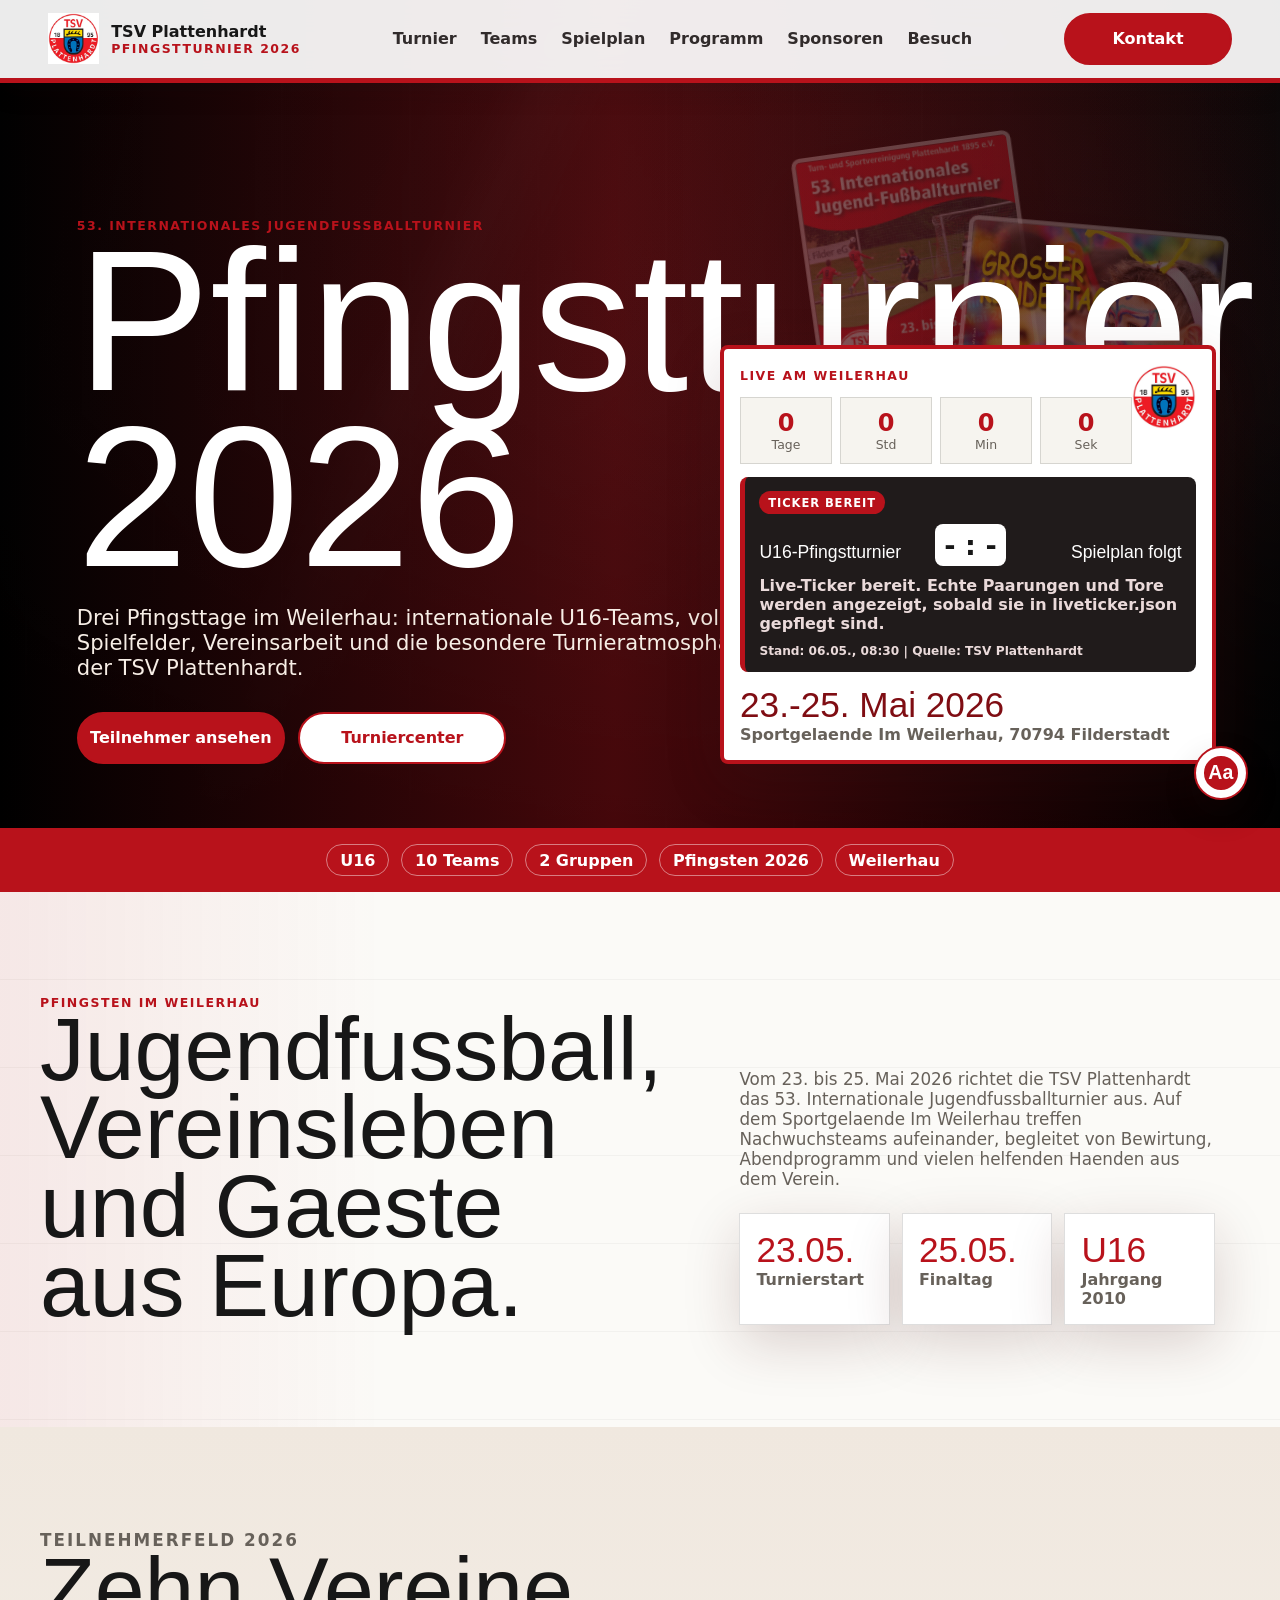
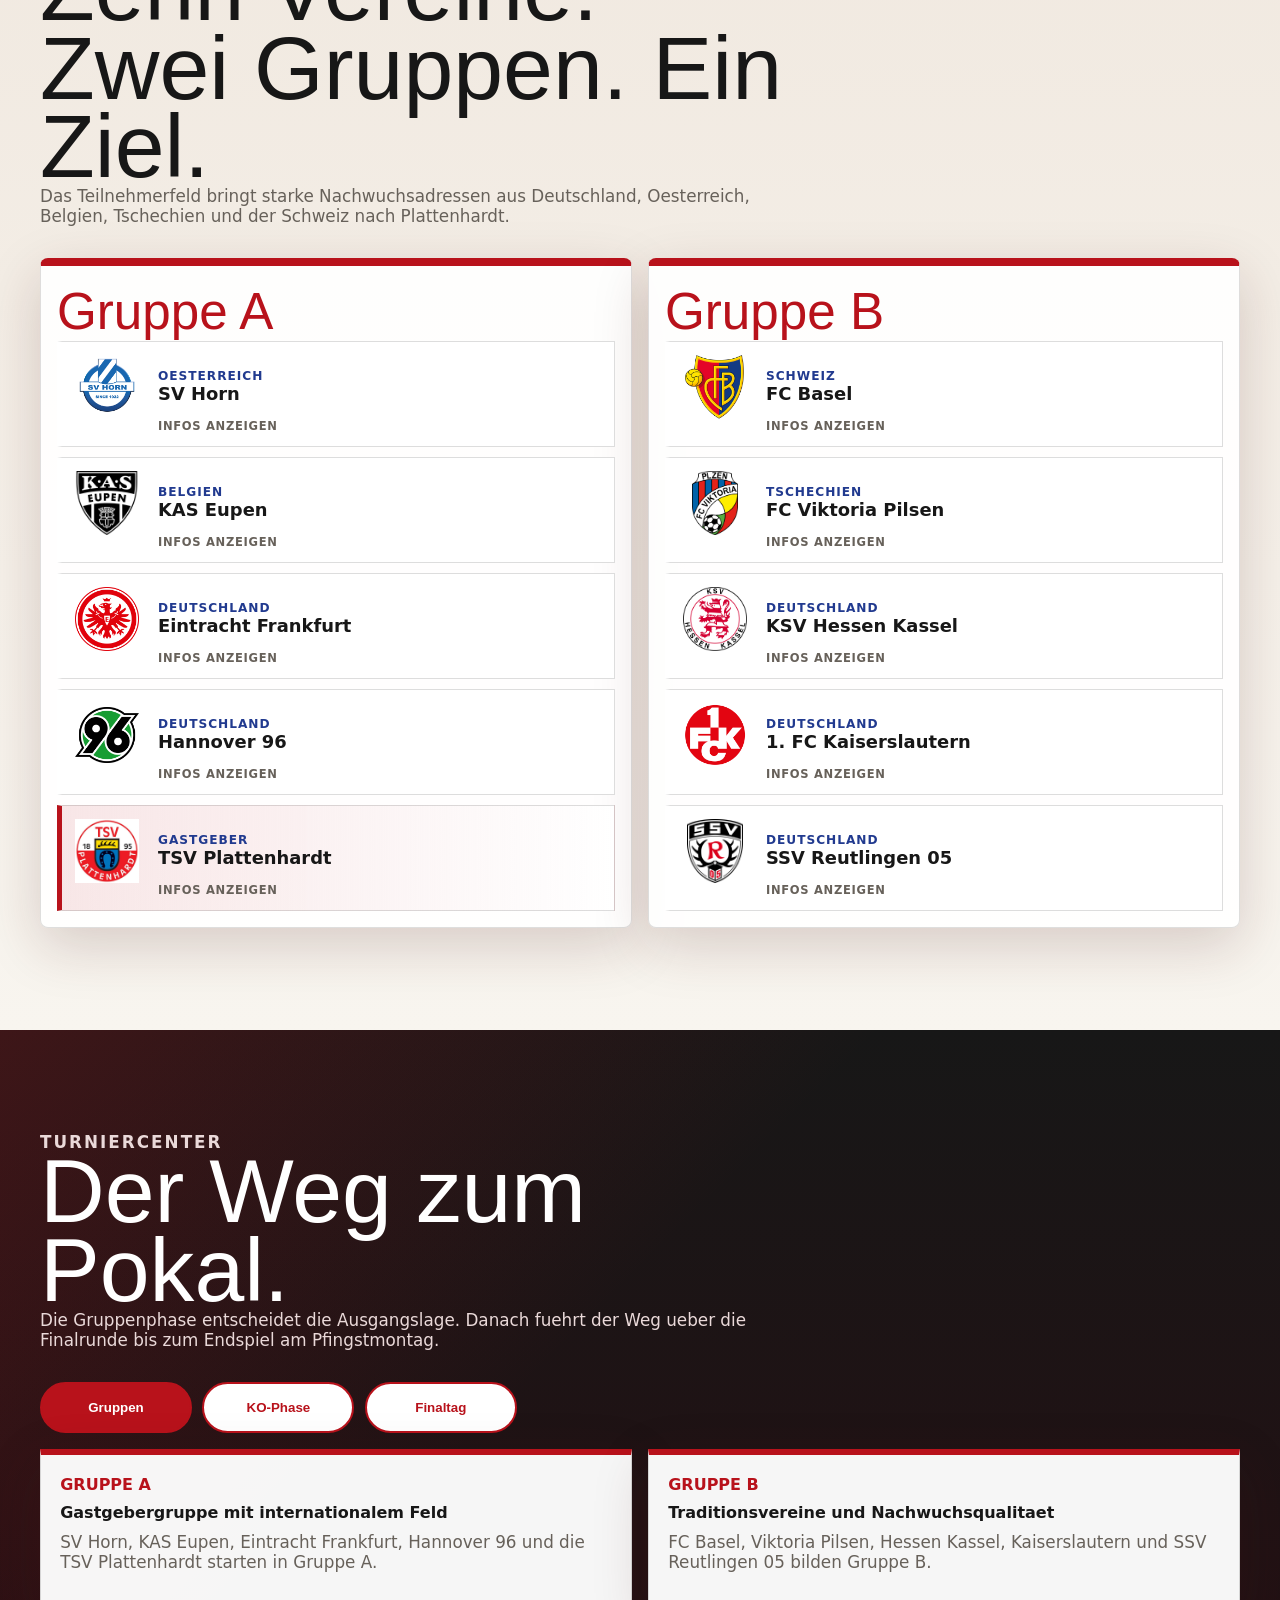
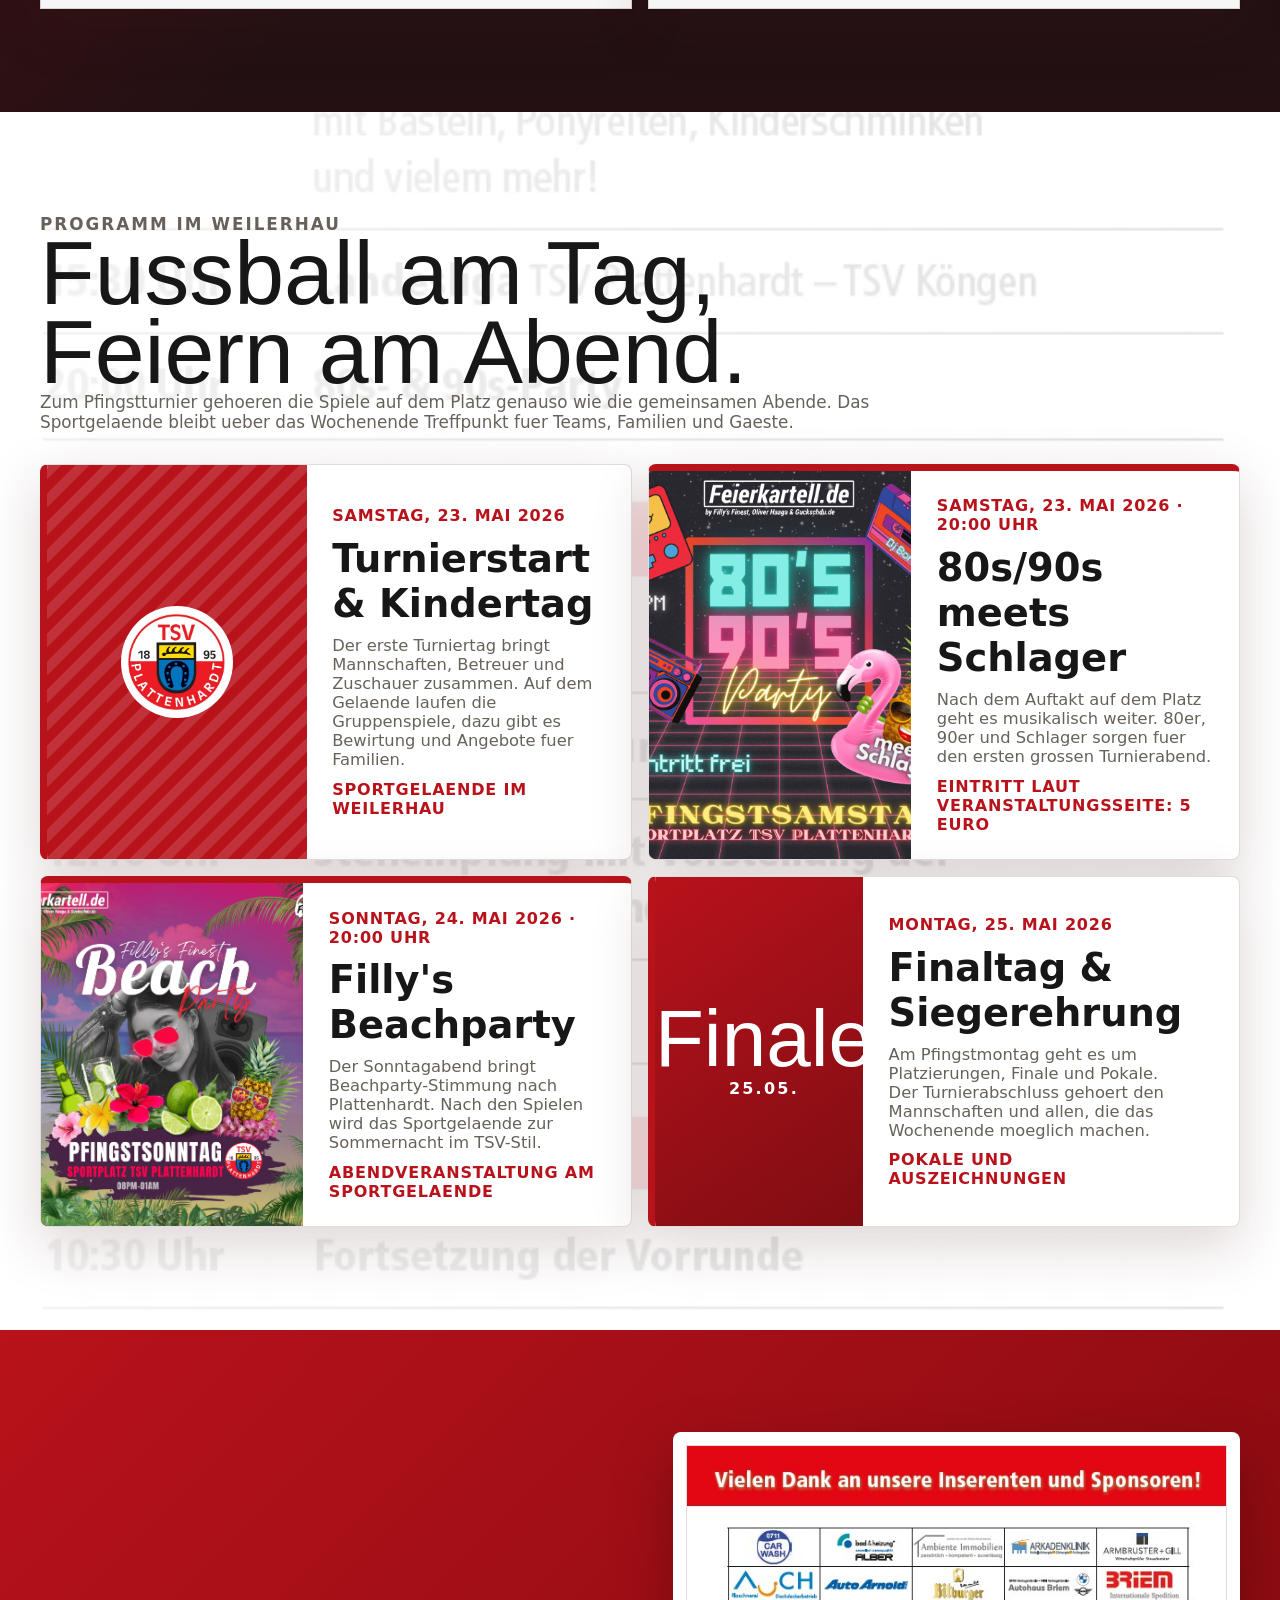
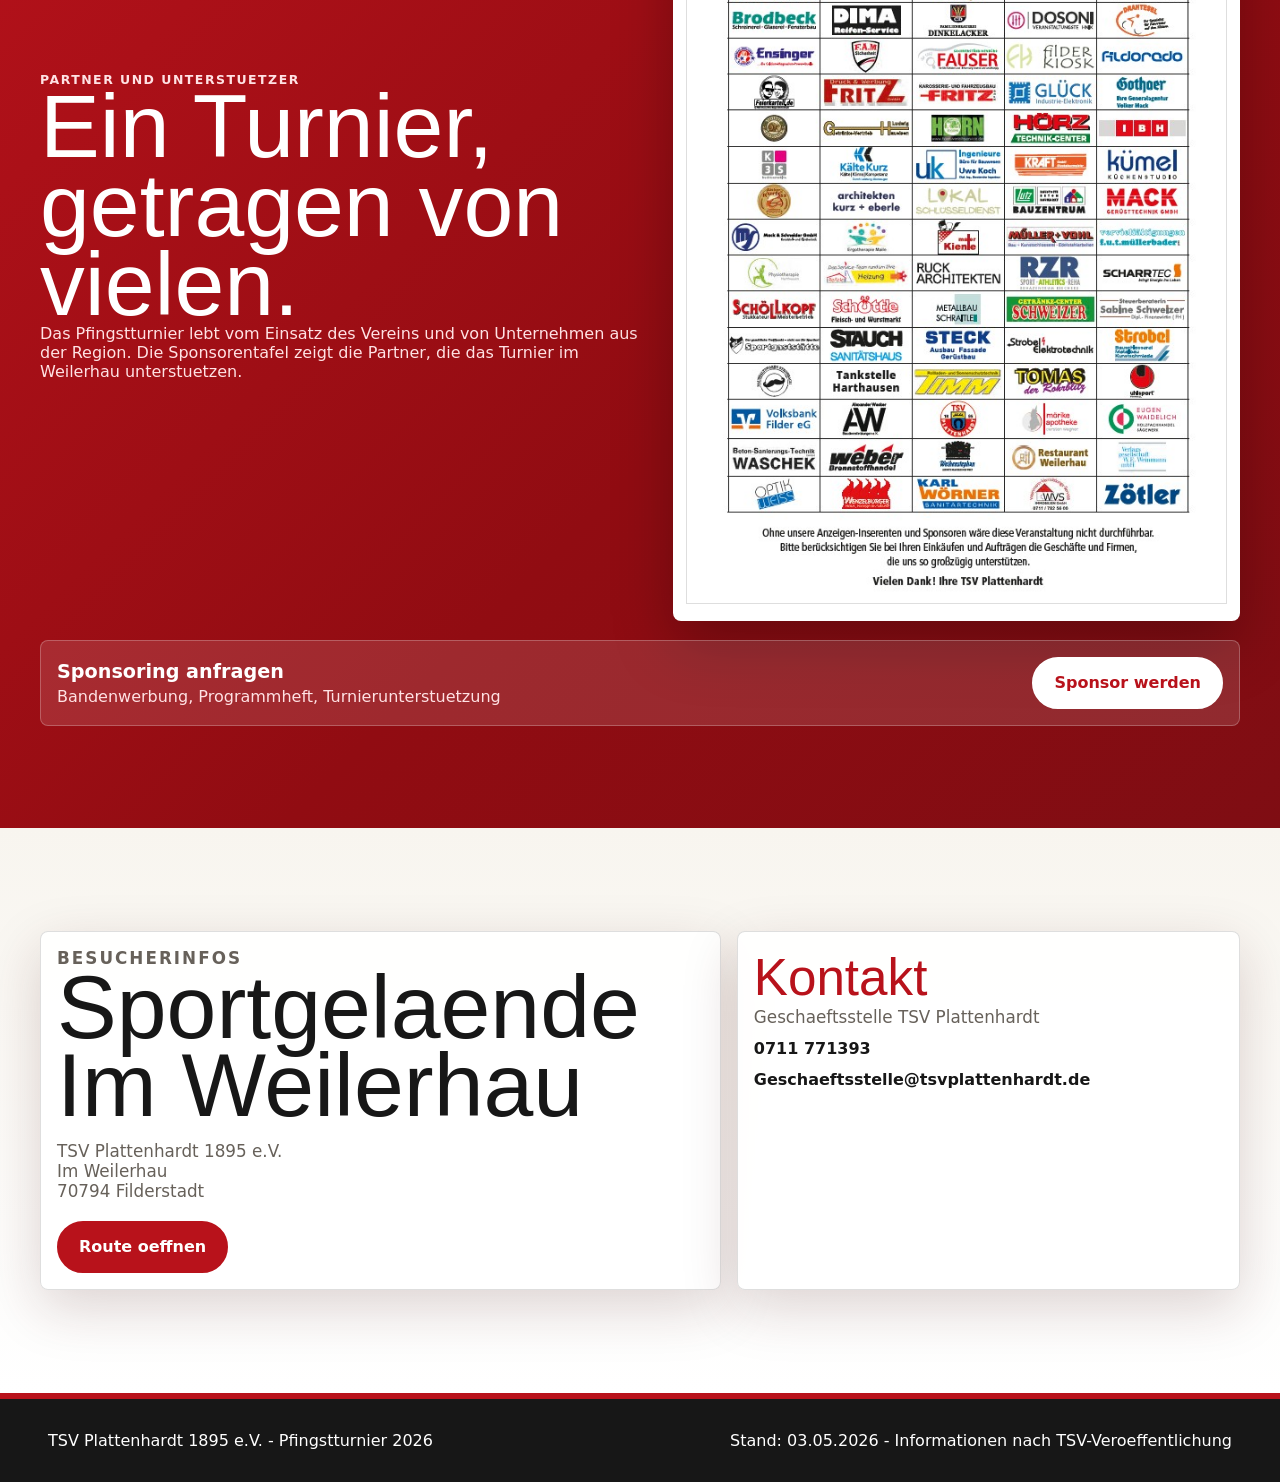
==== commit ea8a5bb3: "Improve accessibility controls and hero ticker" ====
--- a/index.html
+++ b/index.html
@@ -16,6 +16,7 @@
     <link rel="stylesheet" href="styles.css">
   </head>
   <body>
+    <a class="skip-link" href="#turnier">Zum Inhalt springen</a>
     <!-- Kopfbereich: kurz, vereinsnah und auf schnelle Navigation am Turnierwochenende ausgelegt. -->
     <header class="site-header" aria-label="Hauptnavigation">
       <a class="brand" href="#top" aria-label="Startseite Pfingstturnier">
@@ -34,9 +35,9 @@
         <a href="#besuch">Besuch</a>
       </nav>
       <button class="menu-toggle" type="button" aria-expanded="false" aria-controls="mobile-menu" aria-label="Menue oeffnen">
-        <span></span>
-        <span></span>
-        <span></span>
+        <span aria-hidden="true"></span>
+        <span aria-hidden="true"></span>
+        <span aria-hidden="true"></span>
       </button>
       <a class="header-cta" href="mailto:Geschaeftsstelle@tsvplattenhardt.de">Kontakt</a>
       <div class="mobile-menu" id="mobile-menu" hidden>
@@ -49,6 +50,36 @@
         <a href="mailto:Geschaeftsstelle@tsvplattenhardt.de">Kontakt</a>
       </div>
     </header>
+
+    <section class="accessibility-tools" aria-label="Barrierefreiheit">
+      <button class="accessibility-trigger" type="button" aria-expanded="false" aria-controls="accessibility-panel" aria-label="Barrierefreiheit einstellen" data-accessibility-toggle>
+        <span aria-hidden="true">Aa</span>
+        <span class="sr-only">Barrierefreiheit einstellen</span>
+      </button>
+      <div class="accessibility-panel" id="accessibility-panel" role="region" aria-labelledby="accessibility-title" data-accessibility-panel hidden>
+        <h2 id="accessibility-title">Barrierefreiheit</h2>
+        <p>Stelle die Seite so ein, wie sie fuer dich angenehmer lesbar ist. Die Funktionen sind tastaturbedienbar und fuer Screenreader beschriftet.</p>
+        <label>
+          <input type="checkbox" data-accessibility-option="largeText">
+          Groessere Schrift
+        </label>
+        <label>
+          <input type="checkbox" data-accessibility-option="highContrast">
+          Hoher Kontrast
+        </label>
+        <label>
+          <input type="checkbox" data-accessibility-option="reducedMotion">
+          Bewegung reduzieren
+        </label>
+        <div class="read-aloud-actions" aria-label="Vorlese-Funktion">
+          <button type="button" data-read-page>Seite vorlesen</button>
+          <button type="button" data-stop-reading>Stoppen</button>
+        </div>
+        <p class="accessibility-standard">Orientiert an EN 301 549 und WCAG 2.2 AA.</p>
+        <p class="sr-only" aria-live="polite" data-accessibility-status></p>
+        <button class="accessibility-reset" type="button" data-accessibility-reset>Zuruecksetzen</button>
+      </div>
+    </section>
 
     <main id="top">
       <!-- Hero mit TSV-Bildsprache: Der Platz im Weilerhau soll sofort als Ort des Turniers erkennbar sein. -->
@@ -99,12 +130,22 @@
         </div>
         <aside class="hero-card" aria-label="Turnierdaten">
           <img src="assets/logos/tsv-plattenhardt.jpg" alt="">
-          <span class="countdown-kicker">Anpfiff in</span>
-          <div class="count-grid" data-countdown="2026-05-23T11:00:00+02:00">
+          <span class="countdown-kicker" data-countdown-label>Anpfiff in</span>
+          <div class="count-grid" data-countdown="2026-05-23T11:00:00+02:00" aria-live="polite" role="timer">
             <span><b data-days>0</b>Tage</span>
             <span><b data-hours>0</b>Std</span>
             <span><b data-minutes>0</b>Min</span>
             <span><b data-seconds>0</b>Sek</span>
+          </div>
+          <div class="live-ticker-card" data-live-ticker hidden aria-live="polite" aria-label="Live-Ticker">
+            <span class="ticker-state" data-live-status>Live-Ticker bereit</span>
+            <div class="live-scoreboard">
+              <strong data-live-home>Spielplan</strong>
+              <b data-live-score>- : -</b>
+              <strong data-live-away>folgt</strong>
+            </div>
+            <p data-live-note>Der Live-Ticker erscheint automatisch nach Turnierstart.</p>
+            <small data-live-updated></small>
           </div>
           <strong>23.-25. Mai 2026</strong>
           <p>Sportgelaende Im Weilerhau, 70794 Filderstadt</p>
@@ -251,12 +292,12 @@
           <p>Die Gruppenphase entscheidet die Ausgangslage. Danach fuehrt der Weg ueber die Finalrunde bis zum Endspiel am Pfingstmontag.</p>
         </div>
         <div class="matchday-switch" role="tablist" aria-label="Turnierbereich auswaehlen">
-          <button class="tab active" type="button" data-day="day-1">Gruppen</button>
-          <button class="tab" type="button" data-day="day-2">KO-Phase</button>
-          <button class="tab" type="button" data-day="day-3">Finaltag</button>
-        </div>
-
-        <div class="fixtures active" id="day-1">
+          <button class="tab active" type="button" data-day="day-1" aria-controls="day-1" aria-selected="true">Gruppen</button>
+          <button class="tab" type="button" data-day="day-2" aria-controls="day-2" aria-selected="false">KO-Phase</button>
+          <button class="tab" type="button" data-day="day-3" aria-controls="day-3" aria-selected="false">Finaltag</button>
+        </div>
+
+        <div class="fixtures active" id="day-1" role="tabpanel">
           <div class="group-stage">
             <article>
               <span>Gruppe A</span>
@@ -271,7 +312,7 @@
           </div>
         </div>
 
-        <div class="fixtures" id="day-2">
+        <div class="fixtures" id="day-2" role="tabpanel" hidden>
           <div class="bracket" aria-label="Turnierbaum KO-Phase">
             <section class="bracket-round">
               <h3>Viertelfinale</h3>
@@ -327,7 +368,7 @@
           </div>
         </div>
 
-        <div class="fixtures" id="day-3">
+        <div class="fixtures" id="day-3" role="tabpanel" hidden>
           <div class="final-day">
             <article><span>Platzierung</span><b>Jedes Team spielt seinen Abschluss</b><p>Auch die Platzierungsspiele gehoeren zum Turnier: fair, sportlich und mit voller Wertung bis zum letzten Spiel.</p></article>
             <article><span>Endspiel</span><b>Der Hoehepunkt am Pfingstmontag</b><p>Im Finale entscheidet sich, wer den Pokal des 53. Internationalen Jugendfussballturniers gewinnt.</p></article>
@@ -361,7 +402,7 @@
               <img src="assets/events/80s-90s-schlager.png" alt="80s 90s meets Schlager Party">
             </div>
             <div class="event-body">
-              <time>Samstag, 23. Mai 2026 Â· 20:00 Uhr</time>
+              <time>Samstag, 23. Mai 2026 &middot; 20:00 Uhr</time>
               <h3>80s/90s meets Schlager</h3>
               <p>Nach dem Auftakt auf dem Platz geht es musikalisch weiter. 80er, 90er und Schlager sorgen fuer den ersten grossen Turnierabend.</p>
               <span>Eintritt laut Veranstaltungsseite: 5 Euro</span>
@@ -373,7 +414,7 @@
               <img src="assets/events/fillys-beachparty.png" alt="Filly's Beachparty">
             </div>
             <div class="event-body">
-              <time>Sonntag, 24. Mai 2026 Â· 20:00 Uhr</time>
+              <time>Sonntag, 24. Mai 2026 &middot; 20:00 Uhr</time>
               <h3>Filly's Beachparty</h3>
               <p>Der Sonntagabend bringt Beachparty-Stimmung nach Plattenhardt. Nach den Spielen wird das Sportgelaende zur Sommernacht im TSV-Stil.</p>
               <span>Abendveranstaltung am Sportgelaende</span>
@@ -440,7 +481,7 @@
     </footer>
 
     <button class="scroll-top" type="button" aria-label="Nach oben scrollen" hidden>
-      <span aria-hidden="true">â†‘</span>
+      <span aria-hidden="true">&#8593;</span>
     </button>
 
     <script src="script.js"></script>
--- a/styles.css
+++ b/styles.css
@@ -28,13 +28,93 @@
   font-family: Inter, system-ui, sans-serif;
 }
 
+body.accessibility-large-text {
+  font-size: 1.12rem;
+}
+
+body.accessibility-large-text p,
+body.accessibility-large-text li,
+body.accessibility-large-text a,
+body.accessibility-large-text button,
+body.accessibility-large-text .team-card h4 {
+  line-height: 1.65;
+}
+
+body.accessibility-high-contrast {
+  --tsv-red: #9f000c;
+  --tsv-red-dark: #5c0006;
+  --tsv-blue: #001d8f;
+  --paper: #ffffff;
+  --ink: #000000;
+  --muted: #262626;
+  --line: rgba(0, 0, 0, 0.32);
+  background: #ffffff;
+}
+
+body.accessibility-high-contrast .hero-media::before {
+  background:
+    linear-gradient(90deg, rgba(0, 0, 0, 0.78), rgba(0, 0, 0, 0.22) 42%, rgba(0, 0, 0, 0.62)),
+    linear-gradient(180deg, rgba(0, 0, 0, 0.14), rgba(0, 0, 0, 0.7));
+}
+
+body.accessibility-high-contrast .hero-photo {
+  filter: saturate(1.06) contrast(1.08) brightness(1.02);
+}
+
+body.accessibility-reduced-motion *,
+body.accessibility-reduced-motion *::before,
+body.accessibility-reduced-motion *::after {
+  scroll-behavior: auto !important;
+  animation-duration: 0.01ms !important;
+  animation-iteration-count: 1 !important;
+  transition-duration: 0.01ms !important;
+}
+
 body::before {
   display: none;
+}
+
+.skip-link {
+  position: fixed;
+  top: 0.75rem;
+  left: 0.75rem;
+  z-index: 100;
+  padding: 0.75rem 1rem;
+  background: var(--ink);
+  color: var(--white);
+  border: 2px solid var(--white);
+  border-radius: var(--radius);
+  font-weight: 900;
+  transform: translateY(-150%);
+  transition: transform 0.18s ease;
+}
+
+.skip-link:focus {
+  transform: translateY(0);
+}
+
+.sr-only {
+  position: absolute;
+  width: 1px;
+  height: 1px;
+  padding: 0;
+  margin: -1px;
+  overflow: hidden;
+  clip: rect(0, 0, 0, 0);
+  white-space: nowrap;
+  border: 0;
 }
 
 a {
   color: inherit;
   text-decoration: none;
+}
+
+a:focus-visible,
+button:focus-visible,
+[role="button"]:focus-visible {
+  outline: 3px solid var(--tsv-blue);
+  outline-offset: 4px;
 }
 
 img {
@@ -130,6 +210,128 @@
   border-bottom: 0;
 }
 
+.accessibility-tools {
+  position: fixed;
+  right: clamp(1rem, 3vw, 2rem);
+  bottom: calc(clamp(1rem, 3vw, 2rem) + 4.25rem);
+  z-index: 50;
+}
+
+.accessibility-trigger,
+.accessibility-reset {
+  border: 2px solid var(--tsv-red);
+  border-radius: 999px;
+  background: var(--white);
+  color: var(--tsv-red-dark);
+  font-weight: 900;
+  cursor: pointer;
+  box-shadow: 0 14px 32px rgba(50, 15, 15, 0.18);
+}
+
+.accessibility-trigger {
+  display: inline-grid;
+  width: 3.4rem;
+  height: 3.4rem;
+  place-items: center;
+  padding: 0;
+}
+
+.accessibility-trigger span {
+  display: inline-grid;
+  width: 2.1rem;
+  height: 2.1rem;
+  place-items: center;
+  border-radius: 50%;
+  background: var(--tsv-red);
+  color: var(--white);
+  font-family: "Bebas Neue", sans-serif;
+  font-size: 1.22rem;
+  line-height: 1;
+}
+
+.accessibility-panel {
+  position: absolute;
+  right: 0;
+  bottom: calc(100% + 0.75rem);
+  display: grid;
+  gap: 0.7rem;
+  width: min(22rem, calc(100vw - 2rem));
+  padding: 1rem;
+  background: var(--white);
+  color: var(--ink);
+  border: 1px solid var(--line);
+  border-top: 5px solid var(--tsv-red);
+  border-radius: var(--radius);
+  box-shadow: 0 24px 68px rgba(0, 0, 0, 0.24);
+}
+
+.accessibility-panel[hidden] {
+  display: none;
+}
+
+.accessibility-panel h2 {
+  margin: 0;
+  color: var(--tsv-red);
+  font-size: 1.35rem;
+}
+
+.accessibility-panel p {
+  color: var(--muted);
+  line-height: 1.45;
+}
+
+.accessibility-panel label {
+  display: flex;
+  align-items: center;
+  gap: 0.7rem;
+  min-height: 2.75rem;
+  padding: 0.55rem 0.65rem;
+  border: 1px solid var(--line);
+  border-radius: var(--radius);
+  font-weight: 900;
+  cursor: pointer;
+}
+
+.accessibility-panel input {
+  width: 1.25rem;
+  height: 1.25rem;
+  accent-color: var(--tsv-red);
+}
+
+.read-aloud-actions {
+  display: grid;
+  grid-template-columns: 1fr 1fr;
+  gap: 0.55rem;
+}
+
+.read-aloud-actions button {
+  min-height: 2.75rem;
+  border: 2px solid var(--tsv-red);
+  border-radius: var(--radius);
+  background: var(--tsv-red);
+  color: var(--white);
+  font-weight: 900;
+  cursor: pointer;
+}
+
+.read-aloud-actions button:last-child {
+  background: var(--white);
+  color: var(--tsv-red-dark);
+}
+
+.accessibility-standard {
+  padding: 0.65rem;
+  background: var(--paper);
+  border-left: 4px solid var(--tsv-red);
+  font-size: 0.86rem;
+  font-weight: 800;
+}
+
+.accessibility-reset {
+  justify-self: start;
+  padding: 0.62rem 0.9rem;
+}
+
 /* Navigation und CTAs haben bewusst feste Mindestmasse, damit nichts springt. */
 .brand,
 .hero-actions,
@@ -220,7 +422,7 @@
   background: var(--ink);
 }
 
-/* Das Foto bleibt als atmosphaerischer Hintergrund, die rote Schicht bindet es an den TSV-Look. */
+/* Der Slider bleibt bewusst bildstark; Rot liegt nur noch als sehr feiner Vereinsakzent darueber. */
 .hero-media,
 .hero-shade {
   position: absolute;
@@ -229,8 +431,8 @@
 
 .hero-media {
   background:
-    radial-gradient(circle at 75% 42%, rgba(184, 18, 27, 0.42), transparent 28rem),
-    linear-gradient(120deg, #0f1117 0 42%, #641018 62%, #111014 100%);
+    radial-gradient(circle at 82% 36%, rgba(184, 18, 27, 0.11), transparent 30rem),
+    linear-gradient(120deg, #080808, #171313 58%, #0b0b0d);
   transform: translateZ(0);
   overflow: hidden;
 }
@@ -241,61 +443,75 @@
   inset: 0;
   z-index: 1;
   background:
-    linear-gradient(90deg, rgba(9, 9, 10, 0.62), rgba(9, 9, 10, 0.28) 42%, rgba(9, 9, 10, 0.58)),
-    radial-gradient(circle at 78% 42%, rgba(184, 18, 27, 0.32), transparent 32rem);
+    linear-gradient(90deg, rgba(8, 8, 8, 0.64), rgba(8, 8, 8, 0.15) 44%, rgba(8, 8, 8, 0.5)),
+    linear-gradient(180deg, rgba(8, 8, 8, 0.2), rgba(8, 8, 8, 0.08) 42%, rgba(8, 8, 8, 0.58)),
+    radial-gradient(circle at 82% 42%, rgba(184, 18, 27, 0.1), transparent 34rem);
   pointer-events: none;
 }
 
-.hero-photo-track,
+.hero-media::after {
+  content: "";
+  position: absolute;
+  inset: 0;
+  z-index: 2;
+  background:
+    linear-gradient(115deg, transparent 0 46%, rgba(255, 255, 255, 0.13) 49%, transparent 53%),
+    repeating-linear-gradient(90deg, rgba(255, 255, 255, 0.05) 0 1px, transparent 1px 8rem);
+  mix-blend-mode: screen;
+  opacity: 0.22;
+  transform: translateX(-18%);
+  animation: heroGalleryLight 18s ease-in-out infinite;
+  pointer-events: none;
+}
+
+.hero-photo-track {
+  position: absolute;
+  inset: 0;
+  z-index: 0;
+  width: 100%;
+  height: 100%;
+  background: transparent;
+}
+
 .hero-photo {
   position: absolute;
   inset: 0;
-}
-
-.hero-photo-track {
-  z-index: 0;
-  overflow: hidden;
-  background: #151111;
-}
-
-.hero-photo {
   width: 100%;
   height: 100%;
   object-fit: cover;
   object-position: center;
+  border: 0;
+  border-radius: 0;
+  box-shadow: none;
   opacity: 0;
-  transform: scale(1.015);
-  filter: saturate(0.96) contrast(1.03) brightness(0.84);
-  animation: softHeroPhotoSlide calc(var(--photo-slot) * 22) infinite linear;
-  will-change: opacity;
-}
-
-.hero-photo-track {
-  --photo-slot: 5.6s;
-}
-
-.hero-photo:nth-child(1) { animation-delay: calc(var(--photo-slot) * 0); }
-.hero-photo:nth-child(2) { animation-delay: calc(var(--photo-slot) * 1); }
-.hero-photo:nth-child(3) { animation-delay: calc(var(--photo-slot) * 2); }
-.hero-photo:nth-child(4) { animation-delay: calc(var(--photo-slot) * 3); }
-.hero-photo:nth-child(5) { animation-delay: calc(var(--photo-slot) * 4); }
-.hero-photo:nth-child(6) { animation-delay: calc(var(--photo-slot) * 5); }
-.hero-photo:nth-child(7) { animation-delay: calc(var(--photo-slot) * 6); }
-.hero-photo:nth-child(8) { animation-delay: calc(var(--photo-slot) * 7); }
-.hero-photo:nth-child(9) { animation-delay: calc(var(--photo-slot) * 8); }
-.hero-photo:nth-child(10) { animation-delay: calc(var(--photo-slot) * 9); }
-.hero-photo:nth-child(11) { animation-delay: calc(var(--photo-slot) * 10); }
-.hero-photo:nth-child(12) { animation-delay: calc(var(--photo-slot) * 11); }
-.hero-photo:nth-child(13) { animation-delay: calc(var(--photo-slot) * 12); }
-.hero-photo:nth-child(14) { animation-delay: calc(var(--photo-slot) * 13); }
-.hero-photo:nth-child(15) { animation-delay: calc(var(--photo-slot) * 14); }
-.hero-photo:nth-child(16) { animation-delay: calc(var(--photo-slot) * 15); }
-.hero-photo:nth-child(17) { animation-delay: calc(var(--photo-slot) * 16); }
-.hero-photo:nth-child(18) { animation-delay: calc(var(--photo-slot) * 17); }
-.hero-photo:nth-child(19) { animation-delay: calc(var(--photo-slot) * 18); }
-.hero-photo:nth-child(20) { animation-delay: calc(var(--photo-slot) * 19); }
-.hero-photo:nth-child(21) { animation-delay: calc(var(--photo-slot) * 20); }
-.hero-photo:nth-child(22) { animation-delay: calc(var(--photo-slot) * 21); }
+  filter: saturate(1.04) contrast(1.02) brightness(0.98);
+  transform-origin: center;
+  animation: heroFullFrameFade 132s infinite ease-in-out;
+  will-change: transform, opacity;
+}
+
+.hero-photo:nth-child(1) { animation-delay: calc(-6s * 0); }
+.hero-photo:nth-child(2) { animation-delay: calc(-6s * 1); }
+.hero-photo:nth-child(3) { animation-delay: calc(-6s * 2); }
+.hero-photo:nth-child(4) { animation-delay: calc(-6s * 3); }
+.hero-photo:nth-child(5) { animation-delay: calc(-6s * 4); }
+.hero-photo:nth-child(6) { animation-delay: calc(-6s * 5); }
+.hero-photo:nth-child(7) { animation-delay: calc(-6s * 6); }
+.hero-photo:nth-child(8) { animation-delay: calc(-6s * 7); }
+.hero-photo:nth-child(9) { animation-delay: calc(-6s * 8); }
+.hero-photo:nth-child(10) { animation-delay: calc(-6s * 9); }
+.hero-photo:nth-child(11) { animation-delay: calc(-6s * 10); }
+.hero-photo:nth-child(12) { animation-delay: calc(-6s * 11); }
+.hero-photo:nth-child(13) { animation-delay: calc(-6s * 12); }
+.hero-photo:nth-child(14) { animation-delay: calc(-6s * 13); }
+.hero-photo:nth-child(15) { animation-delay: calc(-6s * 14); }
+.hero-photo:nth-child(16) { animation-delay: calc(-6s * 15); }
+.hero-photo:nth-child(17) { animation-delay: calc(-6s * 16); }
+.hero-photo:nth-child(18) { animation-delay: calc(-6s * 17); }
+.hero-photo:nth-child(19) { animation-delay: calc(-6s * 18); }
+.hero-photo:nth-child(20) { animation-delay: calc(-6s * 19); }
+.hero-photo:nth-child(21) { animation-delay: calc(-6s * 20); }
+.hero-photo:nth-child(22) { animation-delay: calc(-6s * 21); }
 
 .poster-stage {
   position: absolute;
@@ -345,20 +561,41 @@
   transform: rotate(9deg) translate3d(0, 0, 3rem);
 }
 
-@keyframes softHeroPhotoSlide {
+@keyframes heroFullFrameFade {
   0%,
   100% {
-    opacity: 0.42;
-    transform: scale(1.015);
-  }
-
-  4.9% {
-    opacity: 0.42;
-  }
-
-  6.3% {
     opacity: 0;
-    transform: scale(1.035);
+    transform: scale(1.09);
+  }
+
+  0.7% {
+    opacity: 0;
+    transform: scale(1.085);
+  }
+
+  2.2%,
+  5.9% {
+    opacity: 1;
+  }
+
+  8.3% {
+    opacity: 0;
+  }
+
+  9.2% {
+    opacity: 0;
+    transform: scale(1);
+  }
+}
+
+@keyframes heroGalleryLight {
+  0%,
+  100% {
+    transform: translateX(-22%) skewX(-7deg);
+  }
+
+  45% {
+    transform: translateX(14%) skewX(-7deg);
   }
 }
 
@@ -480,6 +717,72 @@
   display: block;
   color: var(--tsv-red);
   font-size: 1.5rem;
+}
+
+.live-ticker-card {
+  display: grid;
+  gap: 0.65rem;
+  margin-top: 0.8rem;
+  padding: 0.9rem;
+  background: #201b1b;
+  color: var(--white);
+  border-radius: var(--radius);
+  border-left: 5px solid var(--tsv-red);
+}
+
+.live-ticker-card[hidden] {
+  display: none;
+}
+
+.ticker-state {
+  width: max-content;
+  max-width: 100%;
+  padding: 0.28rem 0.55rem;
+  background: var(--tsv-red);
+  color: var(--white);
+  border-radius: 999px;
+  font-size: 0.72rem;
+  font-weight: 900;
+  letter-spacing: 0.08em;
+  text-transform: uppercase;
+}
+
+.live-scoreboard {
+  display: grid;
+  grid-template-columns: minmax(0, 1fr) auto minmax(0, 1fr);
+  align-items: center;
+  gap: 0.55rem;
+}
+
+.live-scoreboard strong {
+  color: var(--white);
+  font-size: clamp(0.9rem, 2.2vw, 1.1rem);
+  line-height: 1.15;
+}
+
+.live-scoreboard strong:last-child {
+  text-align: right;
+}
+
+.live-scoreboard b {
+  min-width: 4.4rem;
+  padding: 0.45rem 0.55rem;
+  color: var(--ink);
+  background: var(--white);
+  border-radius: var(--radius);
+  font-size: clamp(1.25rem, 3vw, 1.7rem);
+  line-height: 1;
+  text-align: center;
+}
+
+.live-ticker-card p,
+.live-ticker-card small {
+  color: #eadada;
+}
+
+.live-ticker-card small {
+  font-size: 0.76rem;
+  font-weight: 800;
 }
 
 .ticker {
@@ -657,7 +960,6 @@
   border-color: rgba(184, 18, 27, 0.28);
   box-shadow: 0 16px 34px rgba(80, 16, 16, 0.14);
   transform: translateY(-2px);
-  outline: none;
 }
 
 .team-card:hover::after,
@@ -1579,6 +1881,19 @@
     font-size: 1.25rem;
   }
 
+  .live-scoreboard {
+    grid-template-columns: 1fr;
+    text-align: center;
+  }
+
+  .live-scoreboard strong:last-child {
+    text-align: center;
+  }
+
+  .ticker-state {
+    justify-self: center;
+  }
+
   .team-card {
     grid-template-columns: 3.6rem 1fr;
   }
@@ -1631,4 +1946,31 @@
     width: 3rem;
     height: 3rem;
   }
-}
+
+  .accessibility-tools {
+    right: 1rem;
+    bottom: 4.8rem;
+  }
+
+  .accessibility-trigger {
+    width: 3rem;
+    height: 3rem;
+  }
+
+  .accessibility-trigger span {
+    width: 1.9rem;
+    height: 1.9rem;
+    font-size: 1.12rem;
+  }
+}
+
+@media (prefers-reduced-motion: reduce) {
+  *,
+  *::before,
+  *::after {
+    scroll-behavior: auto !important;
+    animation-duration: 0.01ms !important;
+    animation-iteration-count: 1 !important;
+    transition-duration: 0.01ms !important;
+  }
+}
